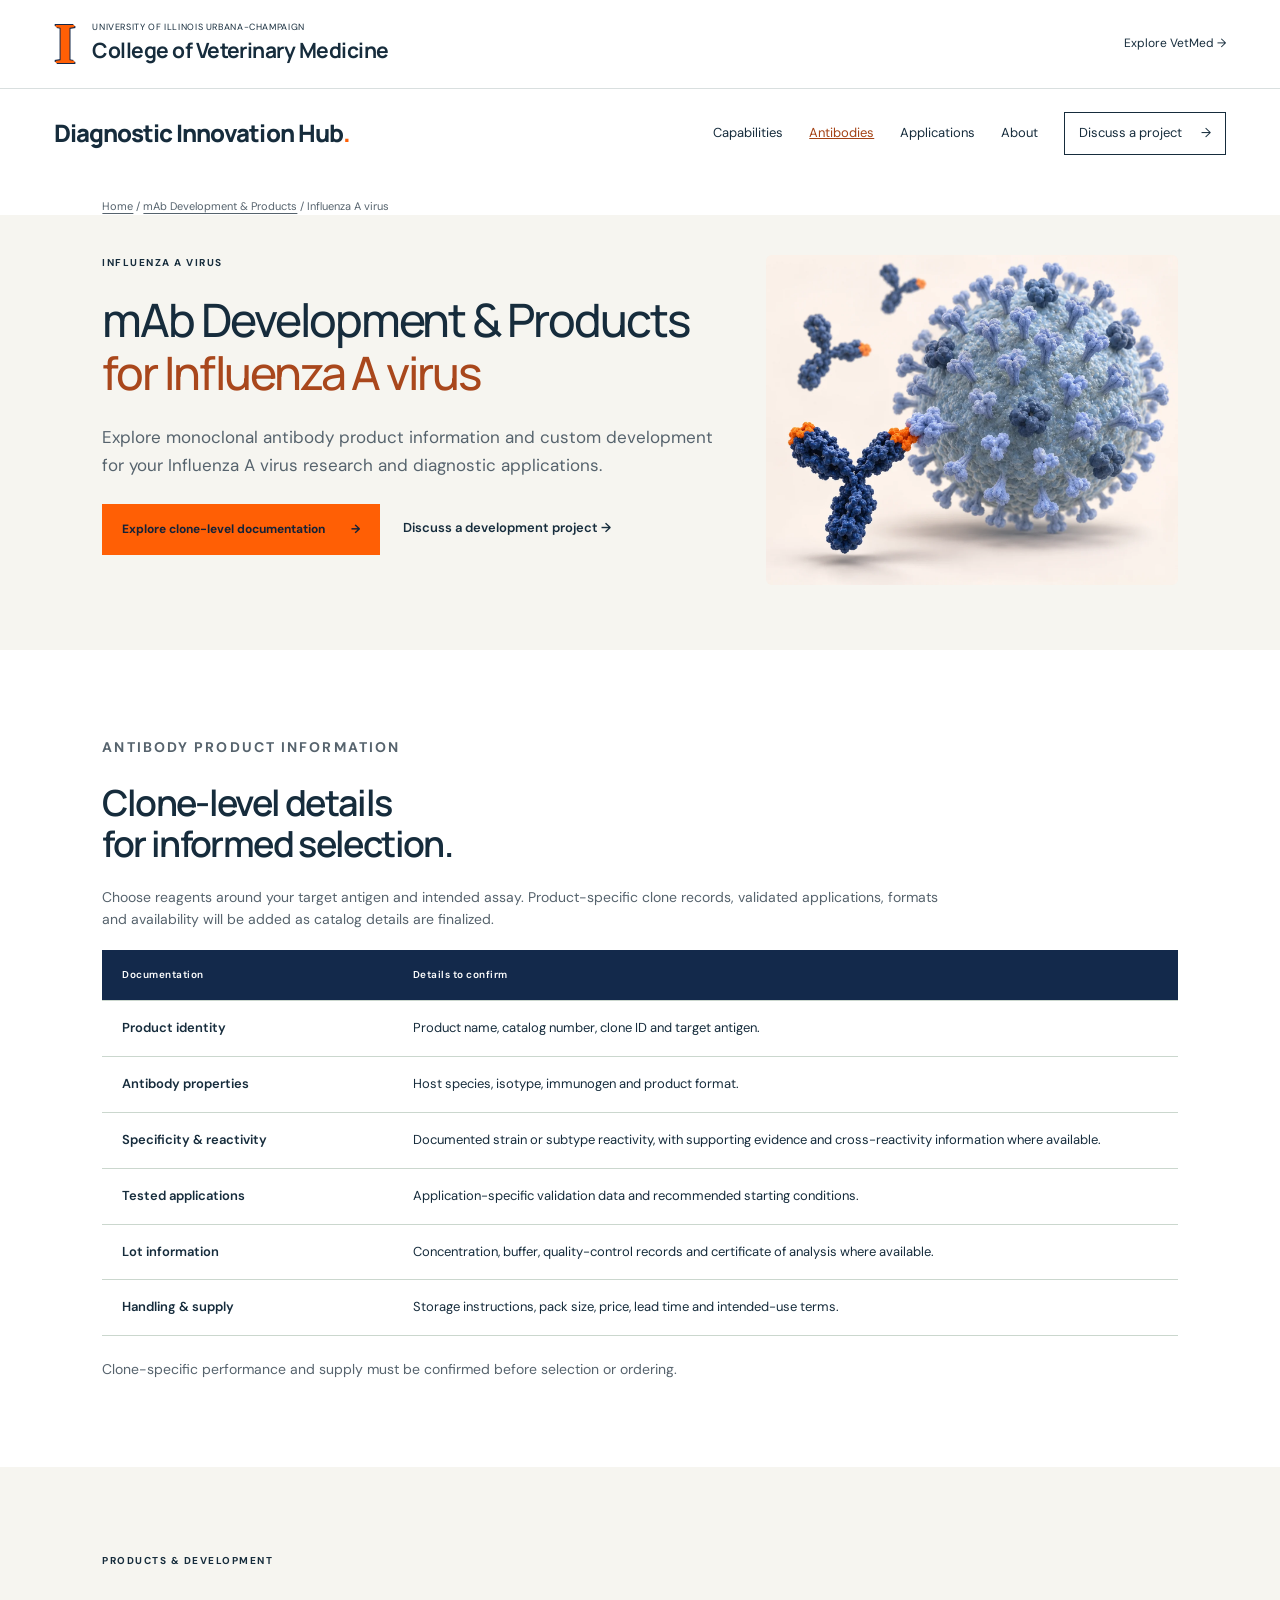
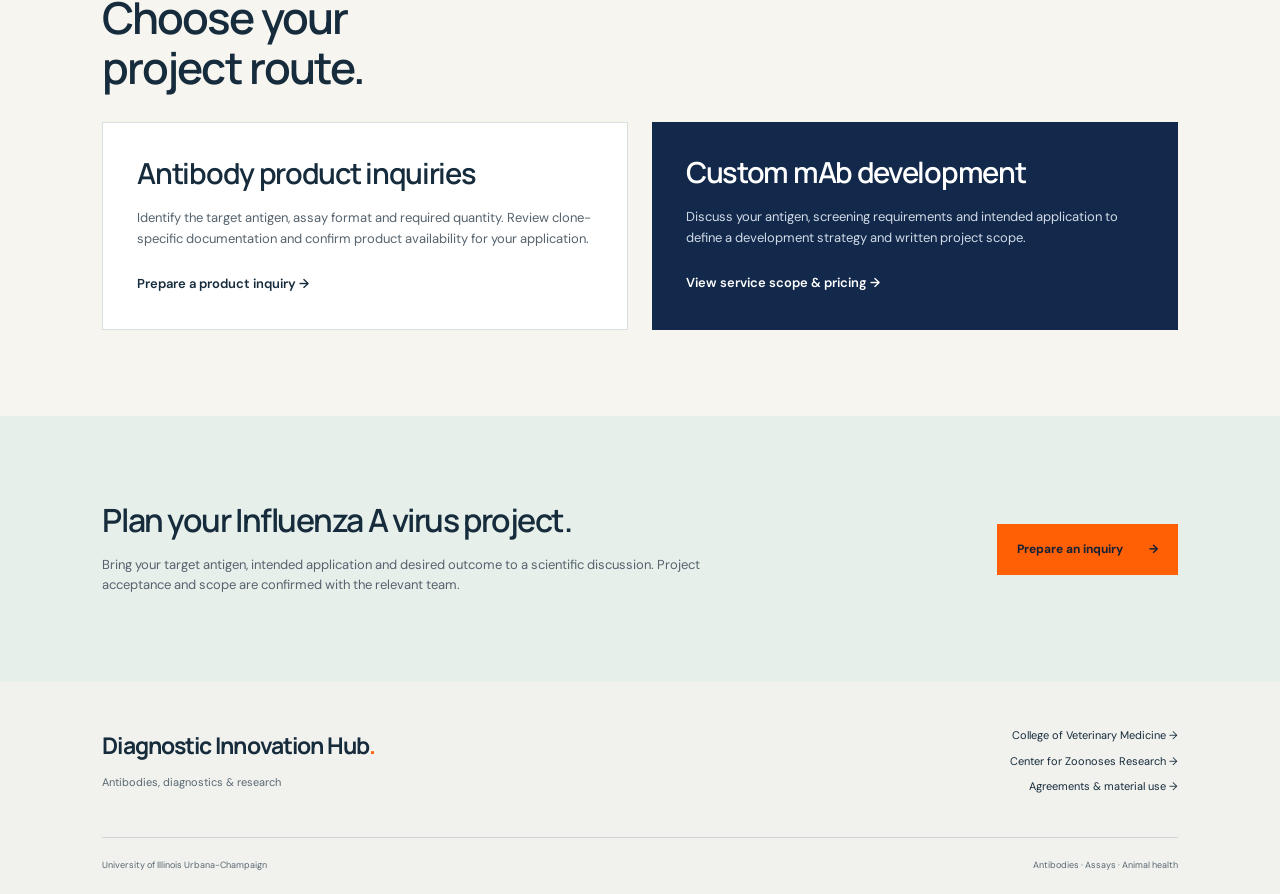
==== influenza-a-mabs.html @ 1b2c8249 "Move diagnostic target list to custom assay development only" ====
<!doctype html>
<html lang="en"><head><meta charset="utf-8"><meta name="viewport" content="width=device-width,initial-scale=1"><title>mAb Development & Products for Influenza A virus | Diagnostic Innovation Hub</title><meta name="description" content="Explore Influenza A virus antibody product information, clone-level documentation and custom monoclonal antibody development."><link rel="stylesheet" href="styles.css?v=influenza-a-tab"><link rel="stylesheet" href="mab-services.css">
<style>.flu-breadcrumb{padding:20px 8% 0;font-size:11px;color:#56636d}.flu-breadcrumb a{text-decoration:underline;text-underline-offset:3px}.flu-hero{padding-top:40px;gap:45px}.flu-hero h1{font-size:clamp(36px,3.6vw,58px)}.flu-hero h1 em{font-style:normal;color:#a9471c}.flu-hero figure{margin:0;align-self:center}.flu-hero img{display:block;width:100%;height:auto;border-radius:6px}.flu-docs h2{font-size:36px;margin-bottom:22px}.flu-docs>p{font-size:14px;color:#56636d;max-width:850px}.flu-routes{background:#f6f5f0}.flu-routes .section-heading{margin-bottom:30px}.flu-routes .custom-route p{color:#d1dbe8}.flu-note{font-size:12px;color:#56636d;margin:22px 0 0}.flu-bottom{display:flex;justify-content:space-between;align-items:center;gap:30px;background:#e7efea}.flu-bottom h2{font-size:32px}.flu-bottom p{font-size:13px;margin:16px 0 0;max-width:650px;color:#56636d}@media(max-width:760px){.flu-breadcrumb{padding-left:5%;padding-right:5%}.flu-hero{padding-top:30px;gap:30px}.flu-hero h1{font-size:37px}.flu-hero figure{max-width:480px}.flu-docs h2{font-size:30px}.flu-bottom{align-items:flex-start;flex-direction:column}.flu-bottom h2{font-size:29px}}</style></head><body>
<a class="skip" href="#main">Skip to main content</a>
<header>
<div class="institution"><a href="https://vetmed.illinois.edu/" class="college"><span class="illinois-i" aria-hidden="true">I</span><span>UNIVERSITY OF ILLINOIS URBANA-CHAMPAIGN<strong>College of Veterinary Medicine</strong></span></a><a class="parent-link" href="https://vetmed.illinois.edu/">Explore VetMed →</a></div>
<div class="navigation"><a href="index.html" class="site-name">Diagnostic Innovation Hub<span class="orange-dot">.</span></a><button class="menu-button" aria-label="Toggle navigation" aria-expanded="false">☰</button><nav aria-label="Hub navigation"><a href="index.html#capabilities">Capabilities</a><a href="mab-services.html" aria-current="page">Antibodies</a><a href="index.html#applications">Applications</a><a href="index.html#about">About</a><a class="nav-cta" href="index.html#connect">Discuss a project <span>→</span></a></nav></div>
</header>
<main id="main">
<div class="flu-breadcrumb"><a href="index.html?v=influenza-a-tab">Home</a> / <a href="mab-services.html?v=public-copy-v1">mAb Development & Products</a> / Influenza A virus</div>
<section class="mab-hero section flu-hero"><div><p class="eyebrow">INFLUENZA A VIRUS</p><h1>mAb Development & Products<br><em>for Influenza A virus</em></h1><p>Explore monoclonal antibody product information and custom development for your Influenza A virus research and diagnostic applications.</p><div class="mab-actions"><a class="button primary" href="#clone-information">Explore clone-level documentation <span>→</span></a><a class="text-link" href="mab-services.html?v=public-copy-v1#inquiry">Discuss a development project →</a></div></div><figure><img src="assets/influenza-a-mab-v1.webp" alt="Illustration of monoclonal antibodies interacting with an Influenza A virus particle." width="1402" height="1122" fetchpriority="high" decoding="async"></figure></section>
<section class="section flu-docs" id="clone-information"><p class="eyebrow">ANTIBODY PRODUCT INFORMATION</p><h2>Clone-level details<br>for informed selection.</h2><p>Choose reagents around your target antigen and intended assay. Product-specific clone records, validated applications, formats and availability will be added as catalog details are finalized.</p><div class="mab-table-wrap"><table class="mab-table"><caption class="visually-hidden">Information to review for an Influenza A virus monoclonal antibody</caption><thead><tr><th scope="col">Documentation</th><th scope="col">Details to confirm</th></tr></thead><tbody><tr><th scope="row">Product identity</th><td>Product name, catalog number, clone ID and target antigen.</td></tr><tr><th scope="row">Antibody properties</th><td>Host species, isotype, immunogen and product format.</td></tr><tr><th scope="row">Specificity & reactivity</th><td>Documented strain or subtype reactivity, with supporting evidence and cross-reactivity information where available.</td></tr><tr><th scope="row">Tested applications</th><td>Application-specific validation data and recommended starting conditions.</td></tr><tr><th scope="row">Lot information</th><td>Concentration, buffer, quality-control records and certificate of analysis where available.</td></tr><tr><th scope="row">Handling & supply</th><td>Storage instructions, pack size, price, lead time and intended-use terms.</td></tr></tbody></table></div><p class="flu-note">Clone-specific performance and supply must be confirmed before selection or ordering.</p></section>
<section class="section flu-routes"><div class="section-heading"><div><p class="eyebrow">PRODUCTS & DEVELOPMENT</p><h2>Choose your<br>project route.</h2></div></div><div class="antibody-routes"><article class="catalog-route"><h3>Antibody product inquiries</h3><p>Identify the target antigen, assay format and required quantity. Review clone-specific documentation and confirm product availability for your application.</p><a class="text-link" href="mab-services.html?v=public-copy-v1#inquiry">Prepare a product inquiry →</a></article><article class="custom-route"><h3>Custom mAb development</h3><p>Discuss your antigen, screening requirements and intended application to define a development strategy and written project scope.</p><a class="text-link light-link" href="mab-services.html?v=public-copy-v1#pricing">View service scope & pricing →</a></article></div></section>
<section class="section flu-bottom"><div><h2>Plan your Influenza A virus project.</h2><p>Bring your target antigen, intended application and desired outcome to a scientific discussion. Project acceptance and scope are confirmed with the relevant team.</p></div><a class="button primary" href="mab-services.html?v=public-copy-v1#inquiry">Prepare an inquiry <span>→</span></a></section>
</main>
<footer><div><a href="index.html" class="footer-title">Diagnostic Innovation Hub<span>.</span></a><p>Antibodies, diagnostics & research</p></div><div><a href="https://vetmed.illinois.edu/">College of Veterinary Medicine →</a><a href="https://vetmed.illinois.edu/research/czr/">Center for Zoonoses Research →</a><a href="mab-services.html?v=public-copy-v1#agreements">Agreements & material use →</a></div><p class="footer-bottom">University of Illinois Urbana-Champaign <span>Antibodies · Assays · Animal health</span></p></footer>
<script>const menu=document.querySelector('.menu-button');const nav=document.querySelector('header nav');menu.addEventListener('click',()=>{const open=nav.classList.toggle('open');menu.setAttribute('aria-expanded',open)});nav.querySelectorAll('a').forEach(a=>a.addEventListener('click',()=>{nav.classList.remove('open');menu.setAttribute('aria-expanded','false')}));</script>
</body></html>
---- styles.css ----
@import url('https://fonts.googleapis.com/css2?family=DM+Sans:wght@400;500;600;700&family=Manrope:wght@400;500;600;700;800&display=swap');
:root{--navy:#13294b;--orange:#ff5f05;--ink:#162c3c;--muted:#56636d;--cream:#f6f5f0;--line:#d9dfdf;--green:#e7efea}*{box-sizing:border-box}html{scroll-behavior:smooth;scroll-padding-top:30px}body{margin:0;color:var(--ink);font-family:'DM Sans',Arial,sans-serif;font-size:16px;line-height:1.6}a{color:inherit;text-decoration:none}button,input,select,textarea{font:inherit}button{cursor:pointer}button,a,input,select,textarea,summary{outline-offset:5px}button:focus-visible,a:focus-visible,input:focus-visible,select:focus-visible,textarea:focus-visible,summary:focus-visible{outline:3px solid #c94b00}h1,h2,h3,h4{font-family:Manrope,Arial,sans-serif;line-height:1.14;letter-spacing:-.045em;margin:0}p{margin:0 0 20px}h2{font-size:44px;font-weight:600}h3{font-size:30px;font-weight:600}h4{font-size:24px;font-weight:600}button{border:0}.concept{background:var(--navy);color:white;min-height:34px;display:flex;align-items:center;gap:12px;padding:6px 4.2%;font-size:10px;letter-spacing:.08em}.concept-dot{width:6px;height:6px;background:var(--orange);border-radius:100%}.concept-long{letter-spacing:0;opacity:.8;font-size:11px}.concept button{background:none;color:#fff;margin-left:auto;font-size:11px}.institution{padding:20px 4.2%;display:flex;justify-content:space-between;align-items:center;border-bottom:1px solid var(--line)}.college{display:flex;gap:16px;align-items:center}.illinois-i{font-family:Georgia,serif;font-size:58px;line-height:.8;font-weight:bold;color:var(--orange);text-shadow:1px 1px 0 var(--navy),-1px -1px 0 var(--navy)}.college span:last-child{font-size:9px;letter-spacing:.07em}.college strong{display:block;font-family:Manrope,Arial,sans-serif;letter-spacing:-.025em;font-size:21px;font-weight:700}.parent-link{font-size:12px}.navigation{padding:23px 4.2%;display:flex;justify-content:space-between;align-items:center;gap:20px}.site-name{font-family:Manrope,Arial,sans-serif;font-weight:800;letter-spacing:-.04em;font-size:24px}.orange-dot{color:var(--orange)}nav{display:flex;align-items:center;gap:26px;font-size:13px}nav>a:hover{color:#b54000}.nav-cta{border:1px solid var(--ink);padding:10px 14px}.nav-cta span{margin-left:16px}.menu-button{display:none}.hero{background:var(--cream);display:grid;grid-template-columns:1.15fr 1fr;padding:68px 4.2% 38px;gap:35px;overflow:hidden}.eyebrow{font-size:10px;font-weight:700;letter-spacing:.15em;margin-bottom:23px}.hero h1{font-size:clamp(44px,4.7vw,76px);font-weight:500;line-height:1.08}.hero h1 em{font-style:normal;color:#a9471c}.hero-description{max-width:550px;font-size:17px;line-height:1.65;color:#4b5b64;margin:26px 0 31px}.hero-actions{display:flex;gap:24px;align-items:center;flex-wrap:wrap}.button{padding:16px 20px;display:inline-flex;justify-content:space-between;gap:26px;align-items:center;font-size:12px;font-weight:700}.primary{background:var(--orange);color:#142238}.primary:hover{background:#e95300}.text-link{font-size:13px;font-weight:600;background:none;padding:0;text-align:left;border-bottom:1px solid transparent}.text-link:hover{border-color:currentColor}.hero-foot{display:flex;gap:18px;margin-top:57px;font-size:10px;color:#52646c}.hero-foot span:before{content:'+';color:#b14c19;margin-right:5px}.hero-science{position:relative;align-self:center;min-width:0}.hero-science svg{width:100%;display:block}.science-label{position:absolute;background:#fff;border:1px solid #d9dfdc;padding:9px 12px;font-size:10px;box-shadow:0 6px 14px #13294b08;display:flex;align-items:center;gap:9px}.science-label span{font-size:9px;color:#aa4315}.label-one{left:0;top:18%}.label-two{right:-5px;top:54%}.label-three{left:1%;bottom:10%}.illustration-note{position:absolute;right:0;bottom:0;font-size:9px;color:#697b81}.band{display:grid;grid-template-columns:1fr 2.1fr;padding:56px 8%;border-bottom:1px solid var(--line)}.band>.eyebrow{color:#9e3f19;padding-top:7px}.band>div{display:grid;grid-template-columns:1.15fr 1fr;column-gap:35px}.band h2{font-size:30px;grid-row:span 2}.band p:not(.eyebrow){font-size:13px;color:var(--muted);line-height:1.8}.band .text-link{font-size:11px}.section{padding:86px 8%}.section-heading{display:flex;justify-content:space-between;align-items:flex-end;gap:35px;margin-bottom:40px}.section-heading>p{font-size:13px;color:var(--muted);margin-bottom:4px}.capability-layout{display:grid;grid-template-columns:1fr 1.4fr;border:1px solid var(--line);min-height:475px}.service-tabs{display:flex;flex-direction:column}.service-tabs button{position:relative;display:flex;align-items:center;text-align:left;gap:20px;background:white;border-bottom:1px solid var(--line);padding:21px 22px;font-family:Manrope,Arial,sans-serif;font-weight:600;color:var(--ink);line-height:1.3;flex:1}.service-tabs button:last-child{border-bottom:0}.service-tabs button[aria-selected=true]{background:var(--navy);color:#fff}.service-tabs button[aria-selected=true]:before{content:'';position:absolute;top:0;left:0;bottom:0;width:4px;background:var(--orange)}.tab-num{font:11px 'DM Sans',Arial,sans-serif;opacity:.65}.tab-arrow{margin-left:auto;font-size:21px;color:var(--orange)}.service-panel{padding:38px 42px;background:#f0f4f1}.service-panel .status{color:#456257}.service-panel h3{font-size:33px;margin:25px 0 20px}.service-panel p{font-size:14px;color:#50615e}.service-panel ul{margin:20px 0 25px;padding:0;list-style:none;display:grid;gap:10px}.service-panel li{border-bottom:1px solid #cedad3;padding-bottom:10px;font-size:13px}.service-panel li:before{content:'→';color:#a84a20;margin-right:11px}.panel-deliverable{font-size:12px!important;background:white;padding:15px;border-left:2px solid var(--orange)}.panel-deliverable strong{display:block;font-size:9px;letter-spacing:.1em;margin-bottom:5px}.antibodies{background:var(--cream)}.antibody-routes{display:grid;grid-template-columns:1fr 1fr;gap:24px}.antibody-routes article{padding:34px}.catalog-route{background:white;border:1px solid var(--line)}.custom-route{background:var(--navy);color:#fff}.route-top{display:flex;align-items:center;justify-content:space-between;margin-bottom:27px}.mini-icon{font-size:35px;font-family:Georgia,serif;color:var(--orange);line-height:1}.status{font-size:8px;font-weight:700;letter-spacing:.13em;color:#66725d}.status.light{color:#ccd7e2}.antibody-routes h3{font-size:29px;margin-bottom:18px}.antibody-routes p{font-size:13px;color:var(--muted)}.custom-route p{color:#d1dbe8}.catalog-fields{display:grid;grid-template-columns:1fr 1fr;gap:0;margin:25px 0}.catalog-fields span{padding:8px 0;border-bottom:1px solid var(--line);font-size:11px}.small{font-size:11px!important;line-height:1.7!important}.compact-steps{padding-left:18px;margin:25px 0;font-size:12px}.compact-steps li{padding:7px}.light-link{color:#fff}.spotlight{display:grid;grid-template-columns:1fr 1fr;background:var(--cream)}.spotlight-visual{background:#dfe9e4;padding:27px;min-height:370px;position:relative;overflow:hidden;display:flex;align-items:center;justify-content:center}.specimen-tag{position:absolute;left:25px;top:24px;border:1px solid #91a69b;font-size:8px;padding:6px 10px;letter-spacing:.12em}.strip{width:310px;height:75px;background:#fff;border:1px solid #c0cfcc;border-radius:7px;box-shadow:13px 24px 24px #17352e24;transform:rotate(-25deg);display:flex;align-items:center;padding:16px 24px;gap:24px}.strip-window{background:#f2efe7;width:185px;height:32px;border-radius:3px;border:1px solid #e5e2da;display:flex;align-items:center;justify-content:flex-end;gap:22px;padding-right:25px}.strip-window i{height:25px;width:4px;background:#c86560}.strip-well{width:27px;height:19px;border:4px solid #e1e8e5;border-radius:100%}.strip-caption{position:absolute;bottom:25px;left:25px;right:25px;border-top:1px solid #a7bdb1;display:flex;justify-content:space-between;padding-top:12px;font-size:10px}.strip-caption span:first-child{font-weight:700}.spotlight-copy{padding:36px}.spotlight-copy h3{font-size:29px;margin-bottom:18px}.spotlight-copy p,.spotlight-copy li{font-size:12px;color:#516067}.spotlight-copy ul{padding-left:15px;margin-bottom:24px}.spotlight-copy li{margin-bottom:8px}.focus-heading{margin:45px 0 23px;display:flex;justify-content:space-between;gap:20px;align-items:center}.focus-heading h3{font-size:22px}.focus-heading p{margin:0;font-size:11px;color:var(--muted)}.focus-grid{display:grid;grid-template-columns:repeat(3,1fr);gap:20px}.focus-grid button{display:flex;flex-direction:column;background:white;border:1px solid var(--line);padding:26px;text-align:left;color:var(--ink)}.focus-grid button:hover{border-color:#aa4c27;background:#fffdf8}.focus-grid button>span{font-size:8px;letter-spacing:.12em;color:#a44720;margin-bottom:22px}.focus-grid h4{font-size:22px;margin-bottom:15px}.focus-grid p{font-size:12px;color:var(--muted)}.focus-grid b{font-size:10px;margin-top:auto}.routine-note{margin-top:27px;border-top:1px solid var(--line);padding-top:17px;font-size:11px;color:var(--muted)}.routine-note a{text-decoration:underline;margin-left:9px}.connect{display:grid;grid-template-columns:1fr 1.3fr;gap:80px;background:var(--navy);color:white}.connect h2{font-size:56px;margin-bottom:27px}.connect-intro>p:not(.eyebrow){font-size:14px;color:#cfdae7}.connect-intro .small{margin-top:40px;max-width:285px;color:#aebcd0!important}label{display:block;font-size:11px;margin-bottom:8px}input,select,textarea{width:100%;padding:12px;color:#152c41;border:1px solid #b5c1cb;border-radius:0;background:#fff}input{font-size:11px}select{font-size:12px}textarea{font-size:12px;resize:vertical;height:110px}.form-row{display:grid;grid-template-columns:1fr 1fr;gap:16px;margin:22px 0}.connect form>.button{margin-top:22px}#brief-result{margin-top:24px;padding:20px;background:#fff;color:var(--ink)}#brief-result h3{font-size:20px}#brief-text{font:12px/1.7 'DM Sans',Arial,sans-serif;white-space:pre-wrap;overflow-wrap:anywhere}#brief-result .small{margin:15px 0 0}.faq h2{margin-bottom:30px;font-size:36px}.faq details{border-top:1px solid var(--line);padding:19px 0}.faq details:last-child{border-bottom:1px solid var(--line)}summary{font-weight:500;font-size:14px;cursor:pointer}details p{font-size:13px;max-width:850px;color:var(--muted);margin:17px 0 4px}footer{background:#f1f1ed;padding:45px 8% 22px;display:grid;grid-template-columns:1fr 1fr;gap:25px}.footer-title{font-family:Manrope,Arial,sans-serif;font-size:23px;font-weight:700;letter-spacing:-.04em}.footer-title span{color:var(--orange)}footer p{font-size:11px;color:#586873;margin-top:10px}footer>div:nth-child(2){display:flex;flex-direction:column;align-items:flex-end;gap:8px;font-size:11px}footer button{padding:0;background:none;font-size:11px;color:var(--ink)}.footer-bottom{border-top:1px solid #cdd5d6;padding-top:20px;grid-column:1/-1;display:flex;justify-content:space-between;margin:0;font-size:9px}.skip{position:absolute;top:-80px;background:#fff;padding:10px;z-index:100}.skip:focus{top:0}dialog{border:0;padding:45px;max-width:730px;width:calc(100% - 32px);color:var(--ink);max-height:90vh;box-shadow:0 20px 100px #0004}dialog::backdrop{background:#142538b5}.close-dialog{position:absolute;top:14px;right:15px;background:transparent;font-size:18px}dialog h2{font-size:33px;margin-bottom:20px}dialog h3{font-size:20px;margin:25px 0 12px}dialog p,dialog li{font-size:13px;color:#53616b}dialog a{text-decoration:underline}dialog table{width:100%;border-collapse:collapse;font-size:12px;margin:20px 0}dialog th,dialog td{text-align:left;padding:9px 6px;border-bottom:1px solid var(--line);vertical-align:top}dialog th{width:35%}.dialog-note{background:var(--cream);padding:15px}.source-list li{margin-bottom:12px}
@media(min-width:1500px){header,main,footer{max-width:1700px;margin:auto}.hero{padding-top:85px;padding-bottom:55px}.section{padding-top:100px;padding-bottom:100px}.hero-science{max-width:630px}}
@media(max-width:1100px){.site-name{font-size:20px}nav{gap:16px;font-size:11px}.hero{gap:10px;padding-top:50px}.hero-actions{gap:15px}.hero-foot{gap:11px;font-size:9px}.hero-description{font-size:15px}.science-label{font-size:8px;padding:7px}.band{padding:45px 5%}.band>div{grid-template-columns:1fr}.band h2{grid-row:auto;margin-bottom:20px}.section{padding:65px 5%}.section-heading h2{font-size:38px}.service-panel{padding:30px}.service-panel h3{font-size:29px}.connect{gap:40px}.antibody-routes article{padding:28px}}
@media(max-width:760px){.concept-long{display:none}.institution{padding:16px 5%}.college strong{font-size:16px}.college span:last-child{font-size:7px}.illinois-i{font-size:44px}.parent-link{display:none}.navigation{padding:18px 5%;flex-wrap:wrap}.site-name{font-size:21px}.menu-button{display:block;background:none;color:var(--navy);font-size:21px}nav{display:none;width:100%;flex-direction:column;align-items:stretch;gap:0;font-size:14px}nav.open{display:flex}nav>a{padding:12px 0}.nav-cta{padding:12px;margin-top:8px}.hero{grid-template-columns:1fr;padding:44px 5% 27px}.hero h1{font-size:48px}.hero-description{font-size:16px}.hero-foot{margin-top:30px;gap:15px;flex-wrap:wrap}.hero-science{width:100%;max-width:500px;justify-self:center;margin-top:20px}.science-label{font-size:10px}.label-two{right:0}.band{grid-template-columns:1fr;gap:7px;padding:38px 5%}.band>div{grid-template-columns:1fr}.band h2{font-size:29px}.section{padding:52px 5%}.section-heading{display:block;margin-bottom:29px}.section-heading h2{font-size:35px}.section-heading>p{margin-top:22px}.capability-layout{grid-template-columns:1fr}.service-tabs{display:grid;grid-template-columns:1fr 1fr}.service-tabs button{padding:16px 10px;gap:9px;font-size:11px;border-right:1px solid var(--line)}.service-tabs button:last-child{grid-column:1/-1}.tab-arrow{font-size:16px}.service-panel{padding:27px}.service-panel h3{font-size:29px}.antibody-routes{grid-template-columns:1fr}.antibody-routes article{padding:27px}.spotlight{grid-template-columns:1fr}.spotlight-visual{min-height:300px}.spotlight-copy{padding:28px}.focus-heading{display:block}.focus-heading p{margin-top:13px}.focus-grid{grid-template-columns:1fr}.focus-grid button{padding:25px}.focus-grid button>span{margin-bottom:16px}.focus-grid h4{font-size:25px}.routine-note a{display:block;margin:8px 0 0}.connect{grid-template-columns:1fr;gap:30px}.connect h2{font-size:46px}.connect-intro .small{margin-top:20px;max-width:100%}.form-row{grid-template-columns:1fr}.faq h2{font-size:32px}footer{grid-template-columns:1fr;padding:35px 5% 20px}footer>div:nth-child(2){align-items:flex-start}.footer-bottom{flex-direction:column;gap:8px}dialog{padding:35px 22px}dialog h2{font-size:28px}}@media(prefers-reduced-motion:reduce){html{scroll-behavior:auto}}

.panel-actions{display:flex;gap:16px;flex-wrap:wrap;align-items:center}.panel-actions a{color:#9d3c12}

.hero-artwork{margin:0}.hero-artwork img{display:block;width:100%;height:auto;border-radius:6px}.hero-artwork figcaption{font-size:9px;line-height:1.6;text-align:right;color:#697b81;margin-top:8px}

/* Keep the homepage headline on two intentional lines. */
.hero-copy{container-type:inline-size;min-width:0}.hero h1.hero-headline{font-size:clamp(22px,3.5vw,56px)}.hero-headline>span,.hero-headline>em{display:block;white-space:nowrap}@supports(font-size:1cqi){.hero h1.hero-headline{font-size:min(76px,8cqi)}}

.service-panel .catalog-product-link{color:#913b13;text-decoration:underline;text-underline-offset:3px}.service-panel .catalog-product-link:hover{color:#13294b}
---- mab-services.css ----
[hidden]{display:none!important}.visually-hidden{position:absolute;width:1px;height:1px;padding:0;margin:-1px;overflow:hidden;clip:rect(0,0,0,0);white-space:nowrap;border:0}.concept-return{margin-left:auto;font-size:11px}.mab-hero{background:var(--cream);display:grid;grid-template-columns:1.5fr 1fr;gap:70px;padding-top:65px;padding-bottom:65px}.mab-hero h1{font-size:clamp(42px,4.3vw,66px);font-weight:500;max-width:780px}.mab-hero>div>p:not(.eyebrow){font-size:17px;color:var(--muted);margin:25px 0;max-width:620px}.mab-actions{display:flex;gap:23px;flex-wrap:wrap;align-items:center}.mab-summary{background:#e2ece6;padding:30px 33px;border-top:3px solid var(--orange);align-self:center}.mab-summary>.eyebrow{font-size:9px}.mab-summary h2{font-size:40px;line-height:1.16;margin:20px 0}.mab-summary p{font-size:12px;color:#4c6257}.mab-summary>span:last-child{font-size:10px;display:block;padding-top:15px;border-top:1px solid #bdcfc3}.mab-jump{display:flex;gap:26px;padding:18px 8%;border-bottom:1px solid var(--line);font-size:11px;background:white;overflow-x:auto;white-space:nowrap}.mab-jump a:hover{text-decoration:underline}.mab-overview{display:grid;grid-template-columns:1fr 1fr;gap:70px}.mab-overview h2{margin-bottom:25px}.mab-overview>div>p:not(.eyebrow){font-size:14px;color:var(--muted)}.mab-overview-cards{display:grid;gap:0}.mab-overview-cards article{padding:22px 0 22px 40px;border-bottom:1px solid var(--line);position:relative}.mab-overview-cards article:first-child{padding-top:0}.mab-overview-cards article>span{position:absolute;left:0;top:26px;font-size:10px;color:#a9471c}.mab-overview-cards article:first-child>span{top:5px}.mab-overview-cards h3{font-size:23px;margin-bottom:12px}.mab-overview-cards p{font-size:13px;color:var(--muted);margin:0}.mab-scope{background:#eef3ef}.mab-table-wrap{overflow-x:auto}.mab-table{border-collapse:collapse;width:100%;font-size:13px;line-height:1.6}.mab-table th,.mab-table td{padding:17px 20px;border-bottom:1px solid #cbd7ce;text-align:left;vertical-align:top}.mab-table thead th{font-size:10px;letter-spacing:.05em;background:var(--navy);color:#fff;font-weight:600}.mab-table tbody th{font-weight:600;width:27%}.mab-table tbody tr:nth-child(2n+1){background:#ffffff80}.scope-note{font-size:11px;color:#54675c;margin:23px 0 0;line-height:1.8}.mab-details{margin-top:25px;padding-top:18px;border-top:1px solid #bacbc0}.mab-details summary{font-size:13px}.mab-details ul{font-size:12px;color:#53645a;columns:2;padding-left:19px}.mab-details li{padding:5px 0}.mab-pricing{background:#fff}.mab-pricing .section-heading{margin-bottom:25px}.pricing-badge{font-size:9px;font-weight:700;letter-spacing:.12em;border:1px solid #c98c6a;color:#8b3a15;padding:8px 13px}.pricing-intro{font-size:13px;color:var(--muted);max-width:820px;margin-bottom:35px}.mab-rate-grid{display:grid;grid-template-columns:repeat(2,1fr);gap:20px}.rate-card{border:1px solid var(--line);padding:30px;display:flex;flex-direction:column}.rate-card:first-child{border-top:3px solid var(--orange)}.rate-card:nth-child(2){border-top:3px solid var(--navy)}.rate-card h3{font-size:24px;margin-bottom:20px}.rate-audience{font-size:10px;color:#62716d;letter-spacing:.03em;margin:0 0 13px}.rate-amount{font-family:Manrope,Arial,sans-serif;font-size:40px;letter-spacing:-.045em;line-height:1.1;margin-bottom:8px;font-weight:500}.rate-basis{font-size:11px;color:var(--muted);border-bottom:1px solid var(--line);padding-bottom:20px;margin-bottom:20px}.rate-scope{font-size:13px;color:var(--muted);max-width:430px;margin-bottom:25px}.rate-card>.text-link{margin-top:auto;align-self:flex-start}.special-rate{background:var(--cream);padding:22px 25px;margin-top:20px;font-size:12px;display:grid;grid-template-columns:1fr 3fr;gap:25px}.special-rate strong{font-size:14px}.special-rate span{color:var(--muted)}.milestone-heading{margin:45px 0 22px}.milestone-heading h3{font-size:25px;margin-bottom:12px}.milestone-heading p{font-size:12px;color:var(--muted)}.milestone-table td:nth-child(2){white-space:nowrap;font-weight:600}.mab-agreements{background:var(--cream)}.agreement-layout{display:grid;grid-template-columns:1.2fr 1fr;gap:65px}.agreement-copy>h3{font-size:27px;margin-bottom:20px}.agreement-copy>p{font-size:13px;color:var(--muted)}.agreement-steps{list-style:none;padding:0;margin:30px 0 0;counter-reset:agreement}.agreement-steps li{position:relative;padding:16px 0 16px 44px;border-top:1px solid var(--line);counter-increment:agreement}.agreement-steps li:before{content:'0' counter(agreement);position:absolute;left:0;top:17px;font-size:11px;color:#a9471c}.agreement-steps strong{display:block;font-size:13px;margin-bottom:5px}.agreement-steps span{display:block;font-size:12px;color:var(--muted)}.agreement-action{background:white;border:1px solid var(--line);padding:30px;align-self:start}.agreement-action>.eyebrow{display:block;font-size:8px}.agreement-action h3{font-size:31px;margin-bottom:20px}.agreement-action>p{font-size:13px;color:var(--muted)}.agreement-action .button{display:flex;width:100%;margin:12px 0}.secondary{background:white;border:1px solid var(--navy);color:var(--navy)}.agreement-action button[disabled]{cursor:default;opacity:.52}.agreement-action>.small{font-size:10px!important;margin-top:20px}.otm-staff{border-top:1px solid var(--line);padding-top:22px;margin-top:25px;margin-bottom:23px}.otm-staff strong{font-size:12px}.otm-staff p{font-size:11px;color:var(--muted);margin:8px 0 12px}.agreement-action>.text-link,.otm-staff .text-link{font-size:11px}.mab-inquiry{display:grid;grid-template-columns:1fr 1.3fr;gap:70px;background:var(--navy);color:white}.mab-inquiry h2{font-size:49px;margin-bottom:25px}.mab-inquiry>div>p:not(.eyebrow){font-size:14px;color:#d3deeb}.mab-inquiry>div>.small{margin-top:30px;font-size:11px!important}.mab-inquiry label{margin-top:18px}.mab-inquiry form>label:first-child{margin-top:0}.mab-inquiry .form-row{margin-top:0;margin-bottom:0}.mab-inquiry form>.button{margin-top:24px}.mab-inquiry input,.mab-inquiry select,.mab-inquiry textarea{font-size:12px}.mab-inquiry-result{background:#fff;color:var(--ink);padding:23px;margin-top:25px}.mab-inquiry-result h3{font-size:22px}.mab-inquiry-result pre{font:12px/1.7 'DM Sans',Arial,sans-serif;white-space:pre-wrap;overflow-wrap:anywhere}.mab-inquiry-result .small{margin:18px 0 0}.mab-faq h2{font-size:35px;margin-bottom:30px}.mab-faq details{padding:20px 0;border-top:1px solid var(--line)}.mab-faq details:last-child{border-bottom:1px solid var(--line)}.mab-sources{padding-top:35px;padding-bottom:45px;background:var(--cream)}.mab-sources h2{font-size:24px;margin-bottom:20px}.mab-sources p,.mab-sources li{font-size:11px;color:var(--muted)}.mab-sources ul{padding-left:15px}.mab-sources li{padding:4px 0}.mab-sources a{text-decoration:underline}.mab-agreements .section-heading>p{font-size:11px}nav a[aria-current=page]{color:#a44214;text-decoration:underline}
@media(max-width:1050px){.mab-hero,.mab-overview,.agreement-layout,.mab-inquiry{gap:35px}.mab-hero{padding-top:50px;padding-bottom:50px}.mab-hero h1{font-size:48px}.mab-summary{padding:25px}.mab-summary h2{font-size:35px}.mab-rate-grid{gap:15px}.rate-card{padding:24px}.rate-amount{font-size:34px}.agreement-action{padding:24px}.mab-jump{padding-left:5%;padding-right:5%;gap:22px}.mab-inquiry h2{font-size:42px}}
@media(max-width:760px){.mab-hero,.mab-overview,.agreement-layout,.mab-inquiry{grid-template-columns:1fr}.mab-hero h1{font-size:43px}.mab-hero>div>p:not(.eyebrow){font-size:15px}.mab-summary h2{font-size:27px;line-height:1.3;word-spacing:.1em}.mab-summary p{margin-bottom:15px}.mab-jump{display:flex!important;flex-direction:row;width:auto;align-items:center}.mab-jump>a{padding:0}.mab-rate-grid{grid-template-columns:1fr}.rate-amount{font-size:39px}.mab-table{font-size:11px}.mab-table th,.mab-table td{padding:13px 10px}.mab-table tbody th{width:32%}.mab-details ul{columns:1}.special-rate{grid-template-columns:1fr;gap:10px}.mab-pricing .section-heading{display:flex;align-items:flex-start;flex-direction:column;gap:20px}.agreement-action h3{font-size:29px}.mab-faq h2{font-size:30px}.concept-return{font-size:9px}.mab-inquiry h2{font-size:42px}.milestone-table{min-width:460px}}
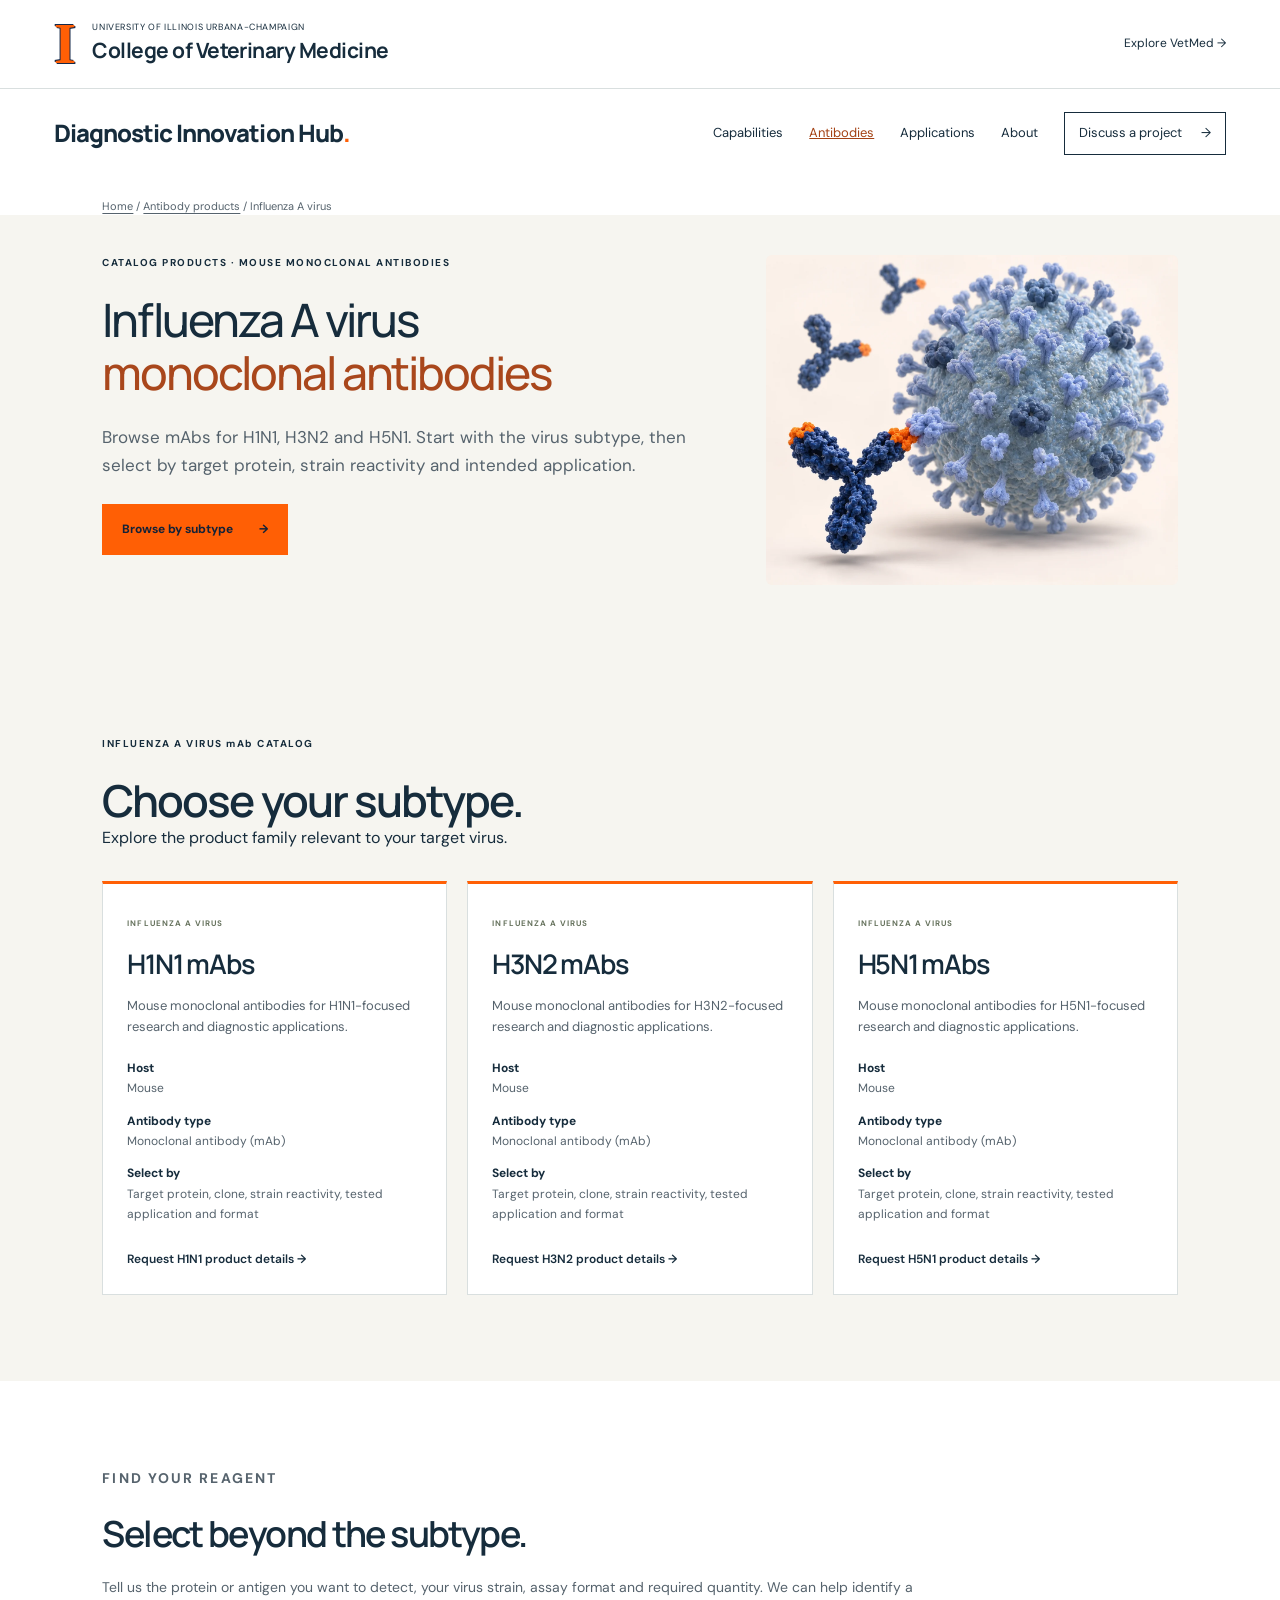
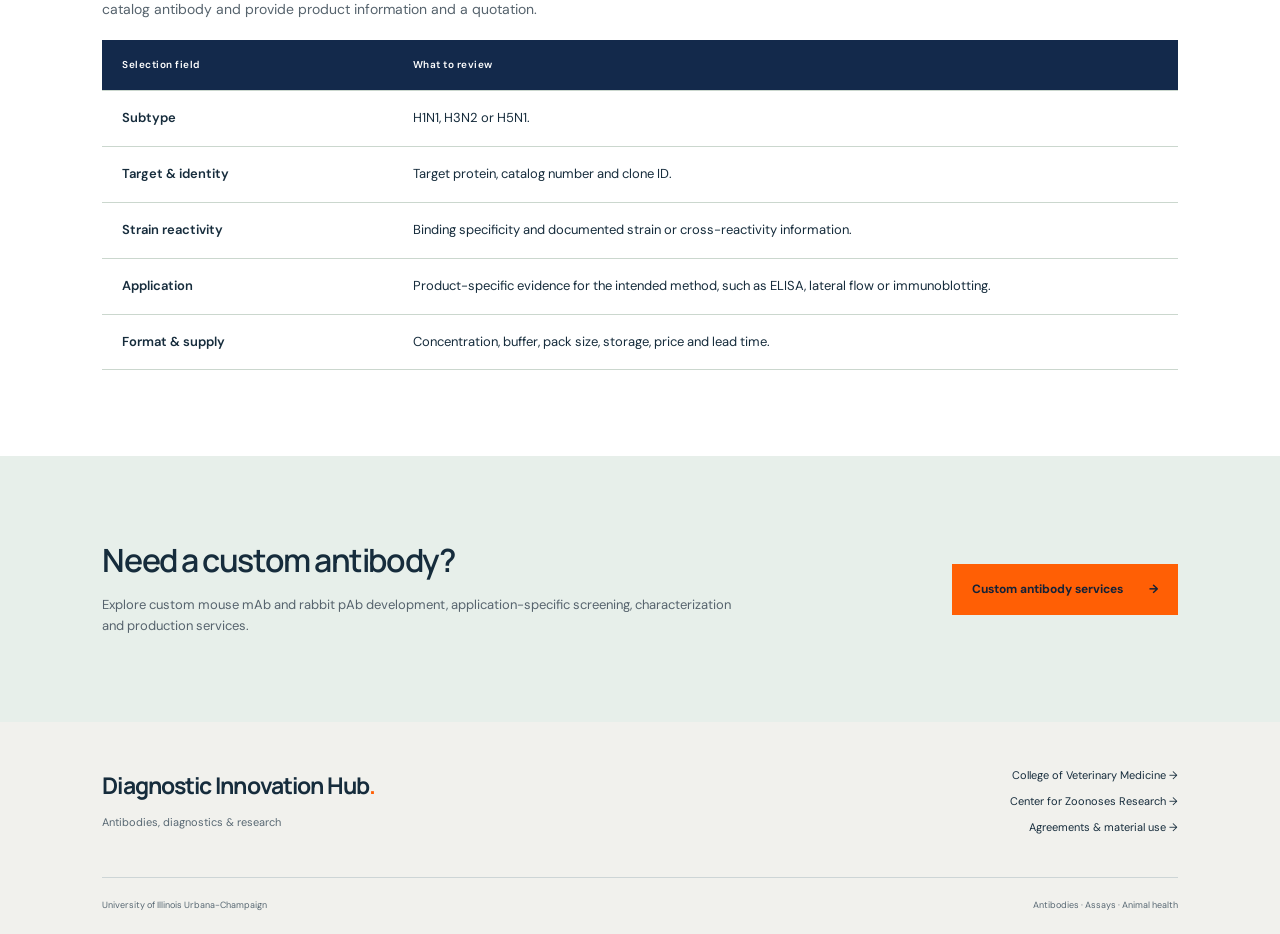
==== commit fa23c5b0: "Separate influenza antibody catalog from custom mouse mAb and rabbit pAb services" ====
--- a/influenza-a-mabs.html
+++ b/influenza-a-mabs.html
@@ -1,18 +1,22 @@
 <!doctype html>
-<html lang="en"><head><meta charset="utf-8"><meta name="viewport" content="width=device-width,initial-scale=1"><title>mAb Development & Products for Influenza A virus | Diagnostic Innovation Hub</title><meta name="description" content="Explore Influenza A virus antibody product information, clone-level documentation and custom monoclonal antibody development."><link rel="stylesheet" href="styles.css?v=influenza-a-tab"><link rel="stylesheet" href="mab-services.css">
+<html lang="en"><head><meta charset="utf-8"><meta name="viewport" content="width=device-width,initial-scale=1"><title>Influenza A Virus mAb Catalog | Diagnostic Innovation Hub</title><meta name="description" content="Explore mouse monoclonal antibody products for Influenza A virus H1N1, H3N2 and H5N1. Browse by subtype and request product details."><link rel="stylesheet" href="styles.css?v=antibody-production-v2"><link rel="stylesheet" href="mab-services.css">
 <style>.flu-breadcrumb{padding:20px 8% 0;font-size:11px;color:#56636d}.flu-breadcrumb a{text-decoration:underline;text-underline-offset:3px}.flu-hero{padding-top:40px;gap:45px}.flu-hero h1{font-size:clamp(36px,3.6vw,58px)}.flu-hero h1 em{font-style:normal;color:#a9471c}.flu-hero figure{margin:0;align-self:center}.flu-hero img{display:block;width:100%;height:auto;border-radius:6px}.flu-docs h2{font-size:36px;margin-bottom:22px}.flu-docs>p{font-size:14px;color:#56636d;max-width:850px}.flu-routes{background:#f6f5f0}.flu-routes .section-heading{margin-bottom:30px}.flu-routes .custom-route p{color:#d1dbe8}.flu-note{font-size:12px;color:#56636d;margin:22px 0 0}.flu-bottom{display:flex;justify-content:space-between;align-items:center;gap:30px;background:#e7efea}.flu-bottom h2{font-size:32px}.flu-bottom p{font-size:13px;margin:16px 0 0;max-width:650px;color:#56636d}@media(max-width:760px){.flu-breadcrumb{padding-left:5%;padding-right:5%}.flu-hero{padding-top:30px;gap:30px}.flu-hero h1{font-size:37px}.flu-hero figure{max-width:480px}.flu-docs h2{font-size:30px}.flu-bottom{align-items:flex-start;flex-direction:column}.flu-bottom h2{font-size:29px}}</style></head><body>
 <a class="skip" href="#main">Skip to main content</a>
 <header>
 <div class="institution"><a href="https://vetmed.illinois.edu/" class="college"><span class="illinois-i" aria-hidden="true">I</span><span>UNIVERSITY OF ILLINOIS URBANA-CHAMPAIGN<strong>College of Veterinary Medicine</strong></span></a><a class="parent-link" href="https://vetmed.illinois.edu/">Explore VetMed →</a></div>
-<div class="navigation"><a href="index.html" class="site-name">Diagnostic Innovation Hub<span class="orange-dot">.</span></a><button class="menu-button" aria-label="Toggle navigation" aria-expanded="false">☰</button><nav aria-label="Hub navigation"><a href="index.html#capabilities">Capabilities</a><a href="mab-services.html" aria-current="page">Antibodies</a><a href="index.html#applications">Applications</a><a href="index.html#about">About</a><a class="nav-cta" href="index.html#connect">Discuss a project <span>→</span></a></nav></div>
+<div class="navigation"><a href="index.html" class="site-name">Diagnostic Innovation Hub<span class="orange-dot">.</span></a><button class="menu-button" aria-label="Toggle navigation" aria-expanded="false">☰</button><nav aria-label="Hub navigation"><a href="index.html#capabilities">Capabilities</a><a href="index.html#antibodies" aria-current="page">Antibodies</a><a href="index.html#applications">Applications</a><a href="index.html#about">About</a><a class="nav-cta" href="index.html#connect">Discuss a project <span>→</span></a></nav></div>
 </header>
 <main id="main">
-<div class="flu-breadcrumb"><a href="index.html?v=influenza-a-tab">Home</a> / <a href="mab-services.html?v=public-copy-v1">mAb Development & Products</a> / Influenza A virus</div>
-<section class="mab-hero section flu-hero"><div><p class="eyebrow">INFLUENZA A VIRUS</p><h1>mAb Development & Products<br><em>for Influenza A virus</em></h1><p>Explore monoclonal antibody product information and custom development for your Influenza A virus research and diagnostic applications.</p><div class="mab-actions"><a class="button primary" href="#clone-information">Explore clone-level documentation <span>→</span></a><a class="text-link" href="mab-services.html?v=public-copy-v1#inquiry">Discuss a development project →</a></div></div><figure><img src="assets/influenza-a-mab-v1.webp" alt="Illustration of monoclonal antibodies interacting with an Influenza A virus particle." width="1402" height="1122" fetchpriority="high" decoding="async"></figure></section>
-<section class="section flu-docs" id="clone-information"><p class="eyebrow">ANTIBODY PRODUCT INFORMATION</p><h2>Clone-level details<br>for informed selection.</h2><p>Choose reagents around your target antigen and intended assay. Product-specific clone records, validated applications, formats and availability will be added as catalog details are finalized.</p><div class="mab-table-wrap"><table class="mab-table"><caption class="visually-hidden">Information to review for an Influenza A virus monoclonal antibody</caption><thead><tr><th scope="col">Documentation</th><th scope="col">Details to confirm</th></tr></thead><tbody><tr><th scope="row">Product identity</th><td>Product name, catalog number, clone ID and target antigen.</td></tr><tr><th scope="row">Antibody properties</th><td>Host species, isotype, immunogen and product format.</td></tr><tr><th scope="row">Specificity & reactivity</th><td>Documented strain or subtype reactivity, with supporting evidence and cross-reactivity information where available.</td></tr><tr><th scope="row">Tested applications</th><td>Application-specific validation data and recommended starting conditions.</td></tr><tr><th scope="row">Lot information</th><td>Concentration, buffer, quality-control records and certificate of analysis where available.</td></tr><tr><th scope="row">Handling & supply</th><td>Storage instructions, pack size, price, lead time and intended-use terms.</td></tr></tbody></table></div><p class="flu-note">Clone-specific performance and supply must be confirmed before selection or ordering.</p></section>
-<section class="section flu-routes"><div class="section-heading"><div><p class="eyebrow">PRODUCTS & DEVELOPMENT</p><h2>Choose your<br>project route.</h2></div></div><div class="antibody-routes"><article class="catalog-route"><h3>Antibody product inquiries</h3><p>Identify the target antigen, assay format and required quantity. Review clone-specific documentation and confirm product availability for your application.</p><a class="text-link" href="mab-services.html?v=public-copy-v1#inquiry">Prepare a product inquiry →</a></article><article class="custom-route"><h3>Custom mAb development</h3><p>Discuss your antigen, screening requirements and intended application to define a development strategy and written project scope.</p><a class="text-link light-link" href="mab-services.html?v=public-copy-v1#pricing">View service scope & pricing →</a></article></div></section>
-<section class="section flu-bottom"><div><h2>Plan your Influenza A virus project.</h2><p>Bring your target antigen, intended application and desired outcome to a scientific discussion. Project acceptance and scope are confirmed with the relevant team.</p></div><a class="button primary" href="mab-services.html?v=public-copy-v1#inquiry">Prepare an inquiry <span>→</span></a></section>
+<div class="flu-breadcrumb"><a href="index.html">Home</a> / <a href="index.html#antibodies">Antibody products</a> / Influenza A virus</div>
+<section class="mab-hero section flu-hero"><div><p class="eyebrow">CATALOG PRODUCTS · MOUSE MONOCLONAL ANTIBODIES</p><h1>Influenza A virus<br><em>monoclonal antibodies</em></h1><p>Browse mAbs for H1N1, H3N2 and H5N1. Start with the virus subtype, then select by target protein, strain reactivity and intended application.</p><div class="mab-actions"><a class="button primary" href="#catalog">Browse by subtype <span>→</span></a></div></div><figure><img src="assets/influenza-a-mab-v1.webp" alt="Monoclonal antibodies interacting with an Influenza A virus particle." width="1402" height="1122" fetchpriority="high" decoding="async"></figure></section>
+<section class="section flu-routes" id="catalog"><p class="eyebrow">INFLUENZA A VIRUS mAb CATALOG</p><h2>Choose your subtype.</h2><p>Explore the product family relevant to your target virus.</p><div class="antibody-product-grid">
+<article id="h1n1"><span class="status">INFLUENZA A VIRUS</span><h3>H1N1 mAbs</h3><p>Mouse monoclonal antibodies for H1N1-focused research and diagnostic applications.</p><dl><dt>Host</dt><dd>Mouse</dd><dt>Antibody type</dt><dd>Monoclonal antibody (mAb)</dd><dt>Select by</dt><dd>Target protein, clone, strain reactivity, tested application and format</dd></dl><a class="text-link" href="index.html?antibody=H1N1#connect">Request H1N1 product details →</a></article>
+<article id="h3n2"><span class="status">INFLUENZA A VIRUS</span><h3>H3N2 mAbs</h3><p>Mouse monoclonal antibodies for H3N2-focused research and diagnostic applications.</p><dl><dt>Host</dt><dd>Mouse</dd><dt>Antibody type</dt><dd>Monoclonal antibody (mAb)</dd><dt>Select by</dt><dd>Target protein, clone, strain reactivity, tested application and format</dd></dl><a class="text-link" href="index.html?antibody=H3N2#connect">Request H3N2 product details →</a></article>
+<article id="h5n1"><span class="status">INFLUENZA A VIRUS</span><h3>H5N1 mAbs</h3><p>Mouse monoclonal antibodies for H5N1-focused research and diagnostic applications.</p><dl><dt>Host</dt><dd>Mouse</dd><dt>Antibody type</dt><dd>Monoclonal antibody (mAb)</dd><dt>Select by</dt><dd>Target protein, clone, strain reactivity, tested application and format</dd></dl><a class="text-link" href="index.html?antibody=H5N1#connect">Request H5N1 product details →</a></article>
+</div></section>
+<section class="section flu-docs" id="product-information"><p class="eyebrow">FIND YOUR REAGENT</p><h2>Select beyond the subtype.</h2><p>Tell us the protein or antigen you want to detect, your virus strain, assay format and required quantity. We can help identify a catalog antibody and provide product information and a quotation.</p><div class="mab-table-wrap"><table class="mab-table"><caption class="visually-hidden">Product selection information for Influenza A virus antibodies</caption><thead><tr><th scope="col">Selection field</th><th scope="col">What to review</th></tr></thead><tbody><tr><th scope="row">Subtype</th><td>H1N1, H3N2 or H5N1.</td></tr><tr><th scope="row">Target & identity</th><td>Target protein, catalog number and clone ID.</td></tr><tr><th scope="row">Strain reactivity</th><td>Binding specificity and documented strain or cross-reactivity information.</td></tr><tr><th scope="row">Application</th><td>Product-specific evidence for the intended method, such as ELISA, lateral flow or immunoblotting.</td></tr><tr><th scope="row">Format & supply</th><td>Concentration, buffer, pack size, storage, price and lead time.</td></tr></tbody></table></div></section>
+<section class="section flu-bottom"><div><h2>Need a custom antibody?</h2><p>Explore custom mouse mAb and rabbit pAb development, application-specific screening, characterization and production services.</p></div><a class="button primary" href="mab-services.html?v=antibody-production-v2">Custom antibody services <span>→</span></a></section>
 </main>
-<footer><div><a href="index.html" class="footer-title">Diagnostic Innovation Hub<span>.</span></a><p>Antibodies, diagnostics & research</p></div><div><a href="https://vetmed.illinois.edu/">College of Veterinary Medicine →</a><a href="https://vetmed.illinois.edu/research/czr/">Center for Zoonoses Research →</a><a href="mab-services.html?v=public-copy-v1#agreements">Agreements & material use →</a></div><p class="footer-bottom">University of Illinois Urbana-Champaign <span>Antibodies · Assays · Animal health</span></p></footer>
+<footer><div><a href="index.html" class="footer-title">Diagnostic Innovation Hub<span>.</span></a><p>Antibodies, diagnostics & research</p></div><div><a href="https://vetmed.illinois.edu/">College of Veterinary Medicine →</a><a href="https://vetmed.illinois.edu/research/czr/">Center for Zoonoses Research →</a><a href="mab-services.html?v=antibody-production-v2#agreements">Agreements & material use →</a></div><p class="footer-bottom">University of Illinois Urbana-Champaign <span>Antibodies · Assays · Animal health</span></p></footer>
 <script>const menu=document.querySelector('.menu-button');const nav=document.querySelector('header nav');menu.addEventListener('click',()=>{const open=nav.classList.toggle('open');menu.setAttribute('aria-expanded',open)});nav.querySelectorAll('a').forEach(a=>a.addEventListener('click',()=>{nav.classList.remove('open');menu.setAttribute('aria-expanded','false')}));</script>
 </body></html>
--- a/styles.css
+++ b/styles.css
@@ -12,3 +12,37 @@
 .hero-copy{container-type:inline-size;min-width:0}.hero h1.hero-headline{font-size:clamp(22px,3.5vw,56px)}.hero-headline>span,.hero-headline>em{display:block;white-space:nowrap}@supports(font-size:1cqi){.hero h1.hero-headline{font-size:min(76px,8cqi)}}
 
 .service-panel .catalog-product-link{color:#913b13;text-decoration:underline;text-underline-offset:3px}.service-panel .catalog-product-link:hover{color:#13294b}
+
+/* Zoonotic diagnostics artwork. */
+.zoonotic-artwork{padding:0;min-height:370px}.zoonotic-artwork img{position:absolute;inset:0;display:block;width:100%;height:100%;object-fit:cover;object-position:center}@media(max-width:760px){.zoonotic-artwork{min-height:0;aspect-ratio:5/4}}
+
+/* Target-specific assay development visual, shown only in capability 02. */
+.assay-customization{margin:26px 0;background:#fff;border:1px solid #d9dfdf;border-radius:5px;overflow:hidden}.assay-customization figcaption{padding:20px 20px 0}.service-panel .assay-visual-eyebrow{font-size:9px;font-weight:700;letter-spacing:.13em;color:#56636d;margin:0 0 10px}.assay-customization h4{font-size:23px;line-height:1.2}.assay-customization img{display:block;width:100%;height:auto}.assay-target-labels{display:grid;grid-template-columns:repeat(3,minmax(0,1fr));gap:8px;padding:0 16px 18px;text-align:center;font-size:11px;font-weight:700}.assay-target-labels span{padding-top:10px;border-top:3px solid #bd521e}.assay-target-labels span:nth-child(2){border-color:#548e85}.assay-target-labels span:nth-child(3){border-color:#637eaf}.service-panel .assay-customization-copy{padding:0 20px;margin:0 0 10px;font-size:13px;color:#162c3c}.service-panel .assay-evaluation-note{padding:0 20px;margin:0 0 20px;color:#56636d}.assay-capability-layout .service-tabs{align-self:start;position:sticky;top:24px;min-height:475px}@media(max-width:760px){.assay-capability-layout .service-tabs{position:static;min-height:0}.assay-customization figcaption{padding:16px 16px 0}.assay-customization h4{font-size:21px}.assay-target-labels{padding-left:12px;padding-right:12px;gap:6px;font-size:10px}.service-panel .assay-customization-copy,.service-panel .assay-evaluation-note{padding-left:16px;padding-right:16px}}
+
+.assay-target-labels strong{display:block;font-size:12px;line-height:1.4}.assay-target-labels small{display:block;font-size:10px;line-height:1.4;font-weight:400;color:#56636d;margin-top:4px}@media(max-width:760px){.assay-target-labels strong{font-size:11px}.assay-target-labels small{font-size:9px}}
+
+/* Target-specific monoclonal antibody visual in capability 01. */
+.mab-target-visual{margin:26px 0;background:#fff;border:1px solid #d9dfdf;border-radius:5px;overflow:hidden}.mab-target-visual figcaption{padding:20px 20px 0}.service-panel .mab-target-eyebrow{font-size:9px;font-weight:700;letter-spacing:.13em;color:#56636d;margin:0 0 10px}.mab-target-visual h4{font-size:23px;line-height:1.2}.mab-target-visual img{display:block;width:100%;height:auto}.mab-target-labels{display:grid;grid-template-columns:repeat(3,minmax(0,1fr));gap:8px;padding:0 16px 18px;text-align:center;font-size:12px;font-weight:700;line-height:1.4}.mab-target-labels span{padding-top:10px;border-top:3px solid #bd521e}.mab-target-labels span:nth-child(2){border-color:#548e85}.mab-target-labels span:nth-child(3){border-color:#637eaf}.service-panel .mab-target-visual>p{padding:0 20px;margin:0 0 20px;font-size:13px;color:#162c3c}.mab-capability-layout .service-tabs{align-self:start;position:sticky;top:24px;min-height:475px}@media(max-width:760px){.mab-capability-layout .service-tabs{position:static;min-height:0}.mab-target-visual figcaption{padding:16px 16px 0}.mab-target-visual h4{font-size:21px}.mab-target-labels{padding-left:12px;padding-right:12px;gap:6px;font-size:11px}.service-panel .mab-target-visual>p{padding-left:16px;padding-right:16px}}
+
+.assay-target-labels .assay-test-price{font-size:13px;font-weight:700;color:#913b13;margin-top:6px}
+
+/* Visual context for animal diagnostics and genomic analysis. */
+.research-capability-visual{margin:26px 0;background:#fff;border:1px solid #d9dfdf;border-radius:5px;overflow:hidden}.research-capability-visual figcaption{padding:20px 20px 16px}.service-panel .research-visual-eyebrow{font-size:9px;font-weight:700;letter-spacing:.13em;color:#56636d;margin:0 0 10px}.research-capability-visual h4{font-size:23px;line-height:1.2}.research-capability-visual img{display:block;width:100%;height:auto}.diagnostic-methods{display:grid;grid-template-columns:repeat(2,minmax(0,1fr));gap:18px;padding:20px}.diagnostic-methods>div{border-top:2px solid #bed0c9;padding-top:10px}.diagnostic-methods strong{display:block;font-size:13px;color:#162c3c}.diagnostic-methods span{display:block;font-size:11px;line-height:1.6;color:#56636d;margin-top:5px}.service-panel .research-visual-caption{padding:18px 20px;margin:0;font-size:13px;color:#162c3c}.research-visual-layout .service-tabs{align-self:start;position:sticky;top:24px;min-height:475px}@media(max-width:760px){.research-visual-layout .service-tabs{position:static;min-height:0}.research-capability-visual figcaption{padding:16px}.research-capability-visual h4{font-size:21px}.diagnostic-methods{padding:16px;gap:16px}.service-panel .research-visual-caption{padding:16px}}@media(max-width:380px){.diagnostic-methods{grid-template-columns:1fr}}
+
+/* Enquiry form and conditional custom choices. */
+.enquiry-contact a{text-decoration:underline;text-underline-offset:3px}.inquiry-other{margin-top:14px}.inquiry-goals{margin-top:22px}.inquiry-honeypot{position:absolute;left:-10000px;width:1px;height:1px;overflow:hidden}#inquiry-form input,#inquiry-form select,#inquiry-form textarea{font-size:13px}#inquiry-form button:disabled{cursor:wait;opacity:.7}.inquiry-delivery-note{margin:14px 0 0;color:#cfdae7}#inquiry-status{margin:20px 0 0;padding:16px 18px;background:#fff;color:#162c3c;border-left:3px solid #6eab94;font-size:13px;line-height:1.6}#inquiry-status[data-state=error]{border-left-color:#ff5f05}
+
+.inquiry-email-fallback{display:inline-block;color:#fff;margin-top:14px;text-decoration:underline}.inquiry-email-fallback[hidden]{display:none}
+
+/* Antibody products and custom services. */
+.service-tabs #tab-mab{line-height:1.55}.service-tabs #tab-mab>span:nth-child(2){min-width:0;overflow-wrap:anywhere}
+.antibody-hosts{display:grid;grid-template-columns:repeat(2,minmax(0,1fr));gap:16px;margin:24px 0}
+.antibody-hosts article{background:#fff;padding:20px;border-top:3px solid #9bb8b1}.service-panel .antibody-host-label{display:block;font-size:9px;font-weight:700;letter-spacing:.09em;color:#56636d;margin-bottom:12px}
+.antibody-hosts h4,.antibody-catalog-summary h4{font-size:21px;line-height:1.3}.service-panel .antibody-hosts p{font-size:13px;margin:12px 0 0}
+.antibody-catalog-summary{padding:22px 0;border-top:1px solid var(--line);border-bottom:1px solid var(--line)}.service-panel .antibody-catalog-summary p{margin:12px 0;font-size:13px}
+.antibody-subtypes{display:flex;flex-wrap:wrap;gap:10px}.antibody-subtypes a{padding:9px 16px;background:#fff;border:1px solid #cbd6d3;font-size:13px;color:#913b13;font-weight:700}
+.antibody-custom-details{margin:26px 0;padding:22px;background:#fff;border-left:3px solid var(--orange)}
+.antibody-custom-details summary{font-family:Manrope,Arial,sans-serif;font-size:20px;line-height:1.5;font-weight:700}.service-panel .antibody-custom-details>p{font-size:13px;margin:16px 0}
+.service-panel .antibody-custom-details ul{margin:16px 0 24px}.antibody-custom-details li strong{display:block;font-size:13px}.antibody-custom-details li span{display:block;font-size:12px;line-height:1.7;margin-top:5px}
+.catalog-fields a{text-decoration:underline;text-underline-offset:3px}.antibody-product-grid{display:grid;grid-template-columns:repeat(3,minmax(0,1fr));gap:20px;margin-top:30px}.antibody-product-grid article{background:#fff;border:1px solid var(--line);border-top:3px solid var(--orange);padding:24px;scroll-margin-top:25px}.antibody-product-grid h3{font-size:27px;margin:16px 0}.antibody-product-grid p{font-size:13px;color:var(--muted)}.antibody-product-grid dl{font-size:12px;line-height:1.7;margin:20px 0}.antibody-product-grid dt{font-weight:700}.antibody-product-grid dd{margin:0 0 12px;color:var(--muted)}.antibody-product-grid .text-link{font-size:12px}
+@media(max-width:760px){.service-tabs #tab-mab{grid-column:1/-1}.antibody-hosts{grid-template-columns:1fr}.antibody-custom-details{padding:18px}.antibody-custom-details summary{font-size:18px}.antibody-product-grid{grid-template-columns:1fr}.antibody-product-grid article{padding:22px}}
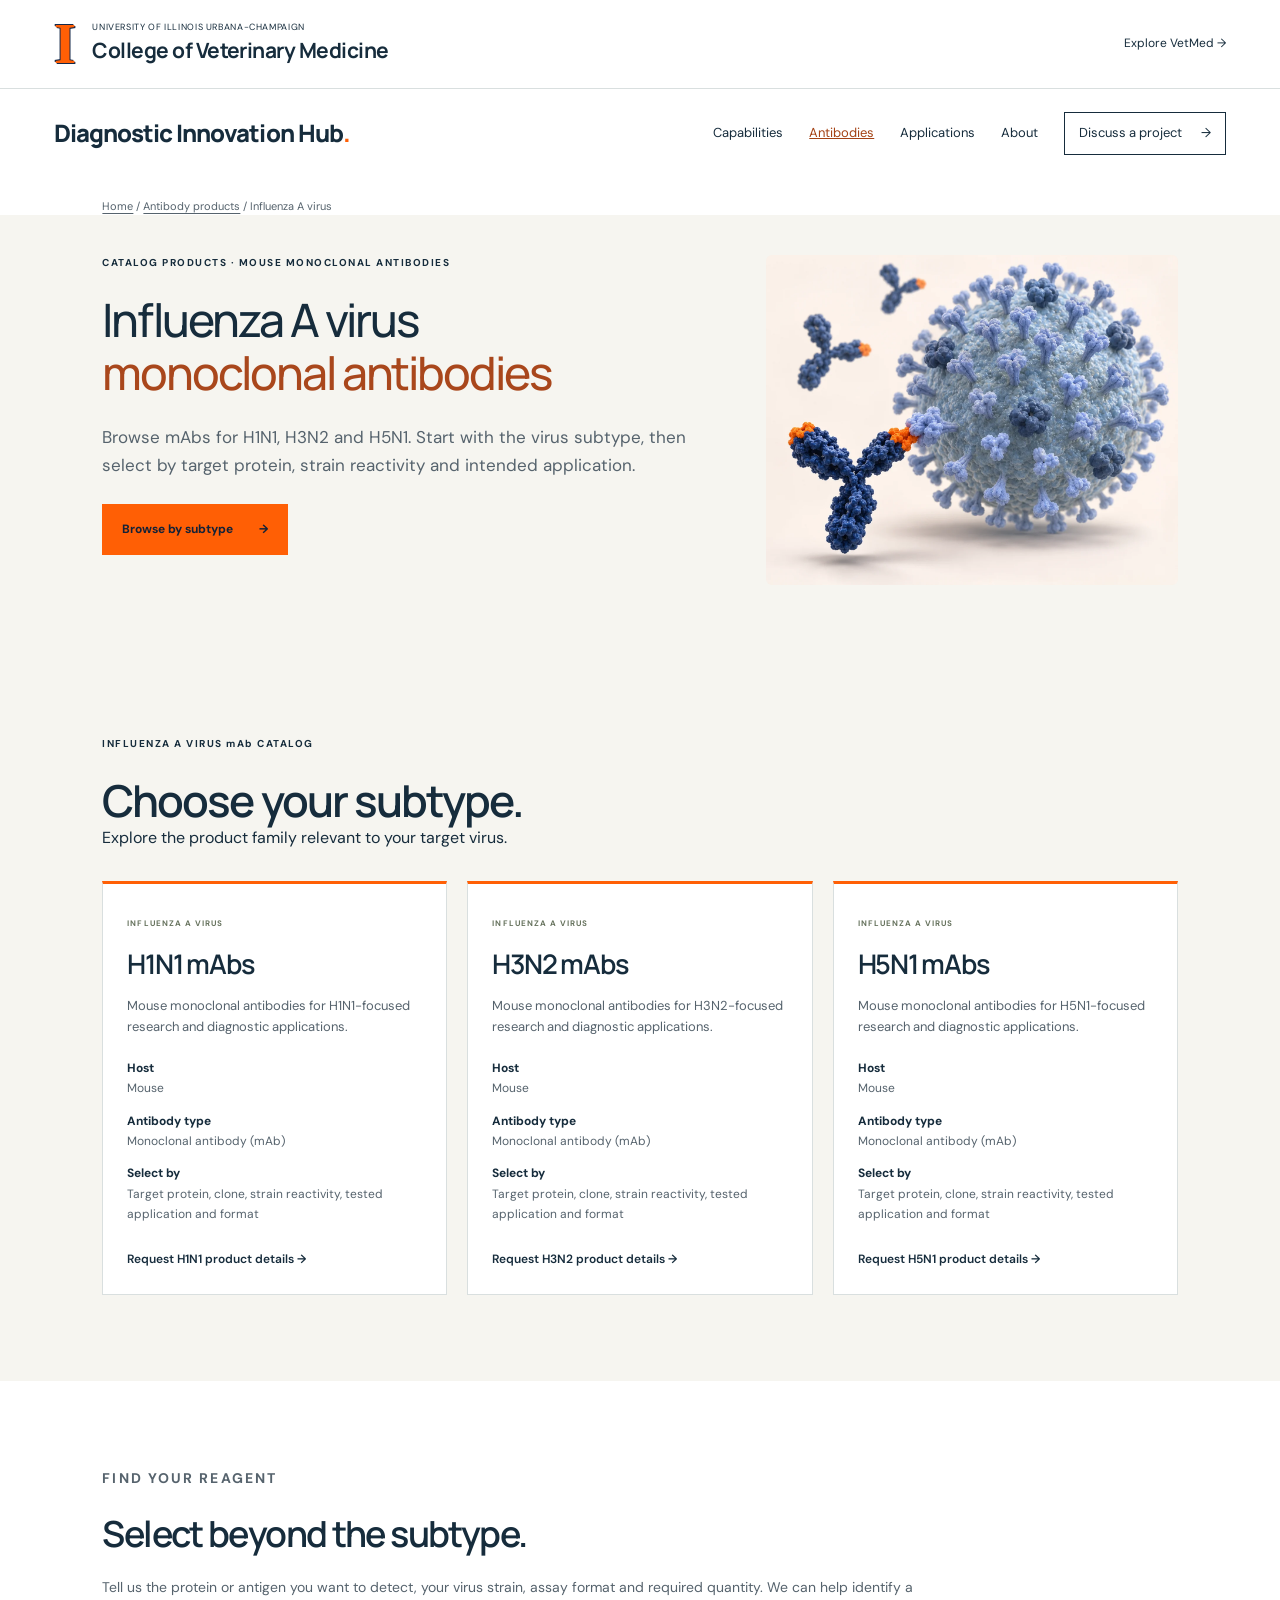
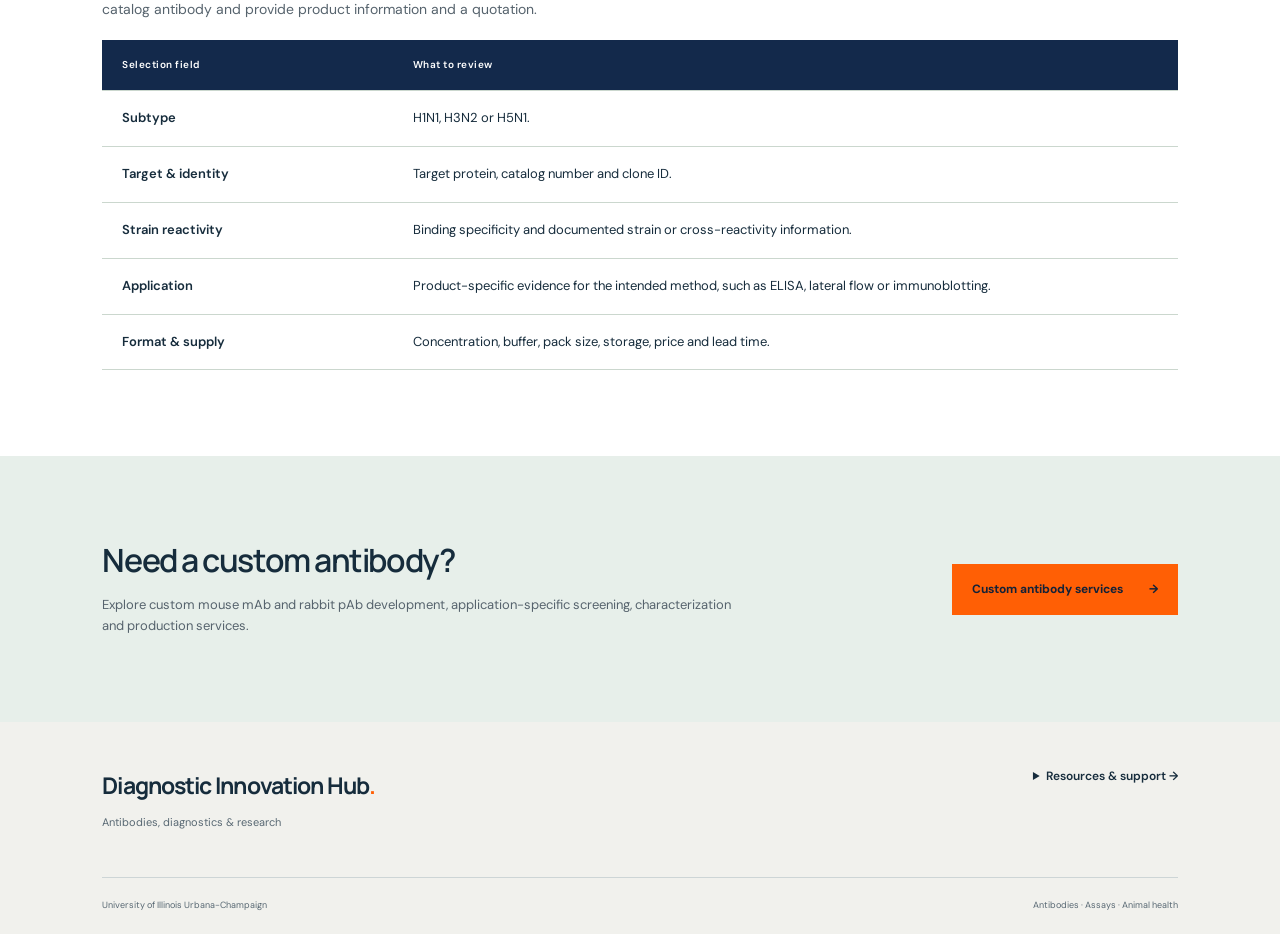
==== commit f9522490: "Centralize team contacts and simplify enquiry and footer resources" ====
--- a/influenza-a-mabs.html
+++ b/influenza-a-mabs.html
@@ -1,5 +1,5 @@
 <!doctype html>
-<html lang="en"><head><meta charset="utf-8"><meta name="viewport" content="width=device-width,initial-scale=1"><title>Influenza A Virus mAb Catalog | Diagnostic Innovation Hub</title><meta name="description" content="Explore mouse monoclonal antibody products for Influenza A virus H1N1, H3N2 and H5N1. Browse by subtype and request product details."><link rel="stylesheet" href="styles.css?v=antibody-production-v2"><link rel="stylesheet" href="mab-services.css">
+<html lang="en"><head><meta charset="utf-8"><meta name="viewport" content="width=device-width,initial-scale=1"><title>Influenza A Virus mAb Catalog | Diagnostic Innovation Hub</title><meta name="description" content="Explore mouse monoclonal antibody products for Influenza A virus H1N1, H3N2 and H5N1. Browse by subtype and request product details."><link rel="stylesheet" href="styles.css?v=contact-us-v1"><link rel="stylesheet" href="mab-services.css">
 <style>.flu-breadcrumb{padding:20px 8% 0;font-size:11px;color:#56636d}.flu-breadcrumb a{text-decoration:underline;text-underline-offset:3px}.flu-hero{padding-top:40px;gap:45px}.flu-hero h1{font-size:clamp(36px,3.6vw,58px)}.flu-hero h1 em{font-style:normal;color:#a9471c}.flu-hero figure{margin:0;align-self:center}.flu-hero img{display:block;width:100%;height:auto;border-radius:6px}.flu-docs h2{font-size:36px;margin-bottom:22px}.flu-docs>p{font-size:14px;color:#56636d;max-width:850px}.flu-routes{background:#f6f5f0}.flu-routes .section-heading{margin-bottom:30px}.flu-routes .custom-route p{color:#d1dbe8}.flu-note{font-size:12px;color:#56636d;margin:22px 0 0}.flu-bottom{display:flex;justify-content:space-between;align-items:center;gap:30px;background:#e7efea}.flu-bottom h2{font-size:32px}.flu-bottom p{font-size:13px;margin:16px 0 0;max-width:650px;color:#56636d}@media(max-width:760px){.flu-breadcrumb{padding-left:5%;padding-right:5%}.flu-hero{padding-top:30px;gap:30px}.flu-hero h1{font-size:37px}.flu-hero figure{max-width:480px}.flu-docs h2{font-size:30px}.flu-bottom{align-items:flex-start;flex-direction:column}.flu-bottom h2{font-size:29px}}</style></head><body>
 <a class="skip" href="#main">Skip to main content</a>
 <header>
@@ -17,6 +17,6 @@
 <section class="section flu-docs" id="product-information"><p class="eyebrow">FIND YOUR REAGENT</p><h2>Select beyond the subtype.</h2><p>Tell us the protein or antigen you want to detect, your virus strain, assay format and required quantity. We can help identify a catalog antibody and provide product information and a quotation.</p><div class="mab-table-wrap"><table class="mab-table"><caption class="visually-hidden">Product selection information for Influenza A virus antibodies</caption><thead><tr><th scope="col">Selection field</th><th scope="col">What to review</th></tr></thead><tbody><tr><th scope="row">Subtype</th><td>H1N1, H3N2 or H5N1.</td></tr><tr><th scope="row">Target & identity</th><td>Target protein, catalog number and clone ID.</td></tr><tr><th scope="row">Strain reactivity</th><td>Binding specificity and documented strain or cross-reactivity information.</td></tr><tr><th scope="row">Application</th><td>Product-specific evidence for the intended method, such as ELISA, lateral flow or immunoblotting.</td></tr><tr><th scope="row">Format & supply</th><td>Concentration, buffer, pack size, storage, price and lead time.</td></tr></tbody></table></div></section>
 <section class="section flu-bottom"><div><h2>Need a custom antibody?</h2><p>Explore custom mouse mAb and rabbit pAb development, application-specific screening, characterization and production services.</p></div><a class="button primary" href="mab-services.html?v=antibody-production-v2">Custom antibody services <span>→</span></a></section>
 </main>
-<footer><div><a href="index.html" class="footer-title">Diagnostic Innovation Hub<span>.</span></a><p>Antibodies, diagnostics & research</p></div><div><a href="https://vetmed.illinois.edu/">College of Veterinary Medicine →</a><a href="https://vetmed.illinois.edu/research/czr/">Center for Zoonoses Research →</a><a href="mab-services.html?v=antibody-production-v2#agreements">Agreements & material use →</a></div><p class="footer-bottom">University of Illinois Urbana-Champaign <span>Antibodies · Assays · Animal health</span></p></footer>
+<footer><div><a href="index.html" class="footer-title">Diagnostic Innovation Hub<span>.</span></a><p>Antibodies, diagnostics & research</p></div><div><details class="footer-resources" id="resources"><summary>Resources & support →</summary><div class="footer-resource-links"><a href="https://vetmed.illinois.edu/" target="_blank" rel="noopener">College of Veterinary Medicine →</a><a href="https://vetmed.illinois.edu/research/czr/" target="_blank" rel="noopener">Center for Zoonoses Research →</a><a href="https://otm.illinois.edu/researchers-innovators/outgoing-material-transfer-agreements" target="_blank" rel="noopener">Material-transfer agreement guidance →</a><a href="https://vdl.vetmed.illinois.edu/" target="_blank" rel="noopener">Illinois Veterinary Diagnostic Laboratory →</a></div></details></div><p class="footer-bottom">University of Illinois Urbana-Champaign <span>Antibodies · Assays · Animal health</span></p></footer>
 <script>const menu=document.querySelector('.menu-button');const nav=document.querySelector('header nav');menu.addEventListener('click',()=>{const open=nav.classList.toggle('open');menu.setAttribute('aria-expanded',open)});nav.querySelectorAll('a').forEach(a=>a.addEventListener('click',()=>{nav.classList.remove('open');menu.setAttribute('aria-expanded','false')}));</script>
 </body></html>
--- a/styles.css
+++ b/styles.css
@@ -46,3 +46,27 @@
 .service-panel .antibody-custom-details ul{margin:16px 0 24px}.antibody-custom-details li strong{display:block;font-size:13px}.antibody-custom-details li span{display:block;font-size:12px;line-height:1.7;margin-top:5px}
 .catalog-fields a{text-decoration:underline;text-underline-offset:3px}.antibody-product-grid{display:grid;grid-template-columns:repeat(3,minmax(0,1fr));gap:20px;margin-top:30px}.antibody-product-grid article{background:#fff;border:1px solid var(--line);border-top:3px solid var(--orange);padding:24px;scroll-margin-top:25px}.antibody-product-grid h3{font-size:27px;margin:16px 0}.antibody-product-grid p{font-size:13px;color:var(--muted)}.antibody-product-grid dl{font-size:12px;line-height:1.7;margin:20px 0}.antibody-product-grid dt{font-weight:700}.antibody-product-grid dd{margin:0 0 12px;color:var(--muted)}.antibody-product-grid .text-link{font-size:12px}
 @media(max-width:760px){.service-tabs #tab-mab{grid-column:1/-1}.antibody-hosts{grid-template-columns:1fr}.antibody-custom-details{padding:18px}.antibody-custom-details summary{font-size:18px}.antibody-product-grid{grid-template-columns:1fr}.antibody-product-grid article{padding:22px}}
+
+.service-panel .antibody-custom-details li{position:relative;padding-left:20px}.service-panel .antibody-custom-details li:before{position:absolute;left:0;top:0}
+
+/* Diagnostic research is separate from testing products and prices. */
+.service-tabs #tab-assays{line-height:1.5}.service-tabs #tab-assays>span:nth-child(2){min-width:0;overflow-wrap:anywhere}
+.diagnostic-research-standards,.diagnostic-research-papers{margin:28px 0;padding:24px;background:#fff;border:1px solid #d9dfdf}
+.diagnostic-research-standards{border-top:3px solid #6f9d91}
+.service-panel .research-section-eyebrow{font-size:9px;font-weight:700;letter-spacing:.12em;color:#56636d;margin:0 0 12px}
+.diagnostic-research-standards h4,.diagnostic-research-papers h4{font-size:23px;line-height:1.35;margin:0 0 18px}
+.service-panel .diagnostic-research-standards>p:not(.research-section-eyebrow),.service-panel .diagnostic-research-papers>p:not(.research-section-eyebrow){font-size:13px;line-height:1.8}
+.diagnostic-research-standards>.text-link{display:block;margin-top:18px;color:#913b13;font-size:12px}
+.research-paper-list{margin:22px 0}.research-paper-list article{border-top:1px solid var(--line);padding:20px 0}.research-paper-list article:last-child{padding-bottom:0}.research-paper-list h5{font-family:Manrope,Arial,sans-serif;font-size:15px;line-height:1.6;margin:8px 0}.research-paper-list h5 a{text-decoration:underline;text-underline-offset:3px}
+.service-panel .research-paper-list p{font-size:12px;margin:10px 0 0;line-height:1.7}.service-panel .research-paper-list .paper-topic{font-size:9px;font-weight:700;letter-spacing:.08em;color:#913b13;margin:0}.service-panel .research-paper-list .paper-citation{font-size:11px;color:#56636d}
+.service-panel .lfa-price-scope{font-size:12px;margin:12px 0 0;color:#913b13;font-weight:700}
+@media(max-width:760px){.service-tabs #tab-assays{grid-column:1/-1}.diagnostic-research-standards,.diagnostic-research-papers{padding:18px}.diagnostic-research-standards h4,.diagnostic-research-papers h4{font-size:21px}}
+
+/* Ready-to-service diagnostic testing menu. */
+.diagnostic-methods strong{font-family:Manrope,Arial,sans-serif;font-size:17px;line-height:1.4}.diagnostic-methods .diagnostic-method-type{font-size:10px;font-weight:700;letter-spacing:.025em;color:#913b13;margin:9px 0}.diagnostic-methods{gap:24px}.diagnostic-methods>div{padding-top:14px}.diagnostic-methods>div>span:last-child{font-size:12px}.research-capability-visual .diagnostic-methods+img{border-top:1px solid var(--line)}
+@media(max-width:760px){.diagnostic-methods{grid-template-columns:1fr}.diagnostic-methods strong{font-size:18px}}
+
+/* Dedicated contacts and a single expandable resource menu. */
+.contact-us{background:#f6f5f0}.contact-card-grid{display:grid;grid-template-columns:repeat(2,minmax(0,1fr));gap:24px}.contact-card{padding:30px;background:#fff;border-top:3px solid var(--orange)}.contact-card h3{font-family:Manrope,Arial,sans-serif;font-size:25px;line-height:1.4;margin:0 0 12px}.contact-role{font-size:14px;line-height:1.7;color:#56636d;min-height:48px;margin:0 0 20px}.contact-email{font-size:16px;color:#913b13;text-decoration:underline;text-underline-offset:4px;overflow-wrap:anywhere}.contact-card .inquiry-email-fallback{display:block;color:#913b13;margin-top:20px;font-size:13px}.contact-card .inquiry-email-fallback[hidden]{display:none}
+.footer-resources{max-width:340px;text-align:right}.footer-resources summary{font-size:12px;font-weight:600;line-height:1.6}.footer-resources[open] summary{margin-bottom:18px}.footer-resource-links{display:grid;gap:14px;font-size:12px;text-align:right;line-height:1.6}.footer-resource-links a{text-decoration:underline;text-underline-offset:3px}
+@media(max-width:760px){.contact-card-grid{grid-template-columns:1fr}.contact-card{padding:25px}.contact-role{min-height:0}.contact-card h3{font-size:23px}.footer-resources,.footer-resource-links{text-align:left}.footer-resources{max-width:100%}}
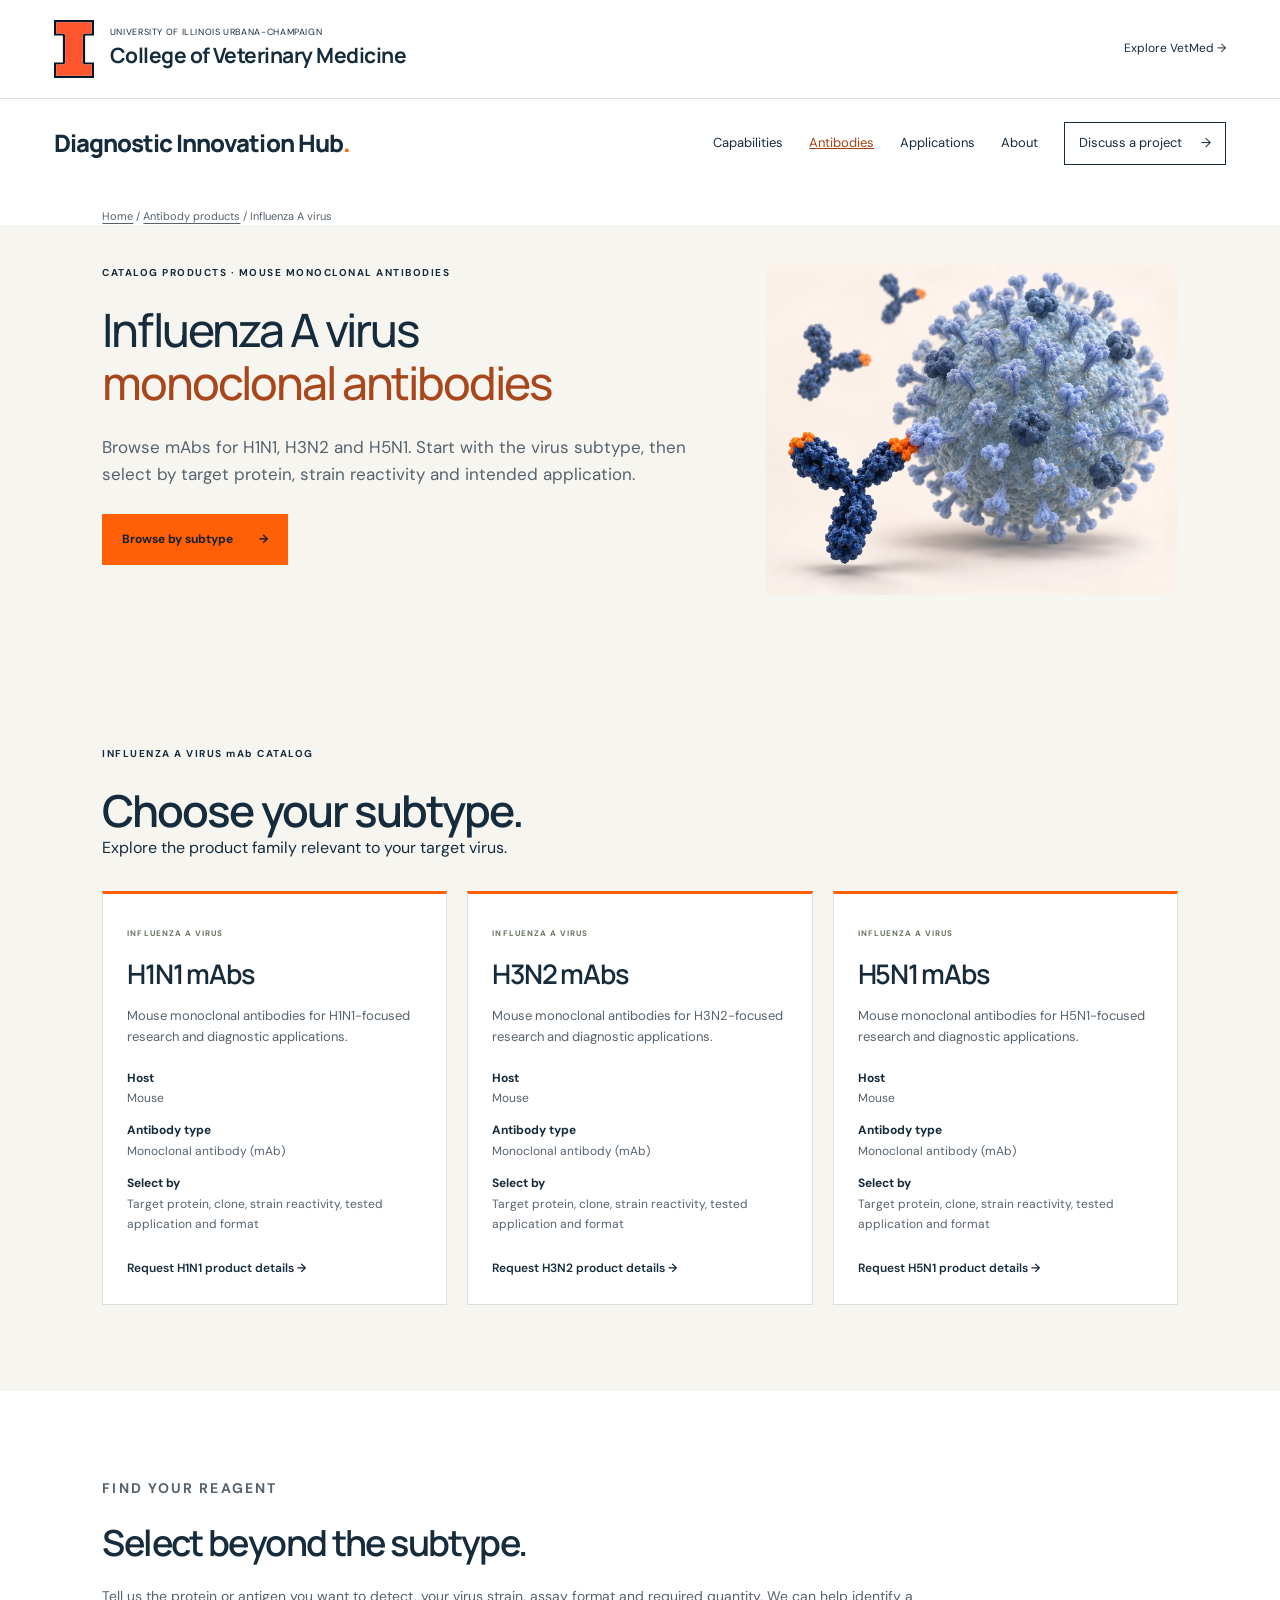
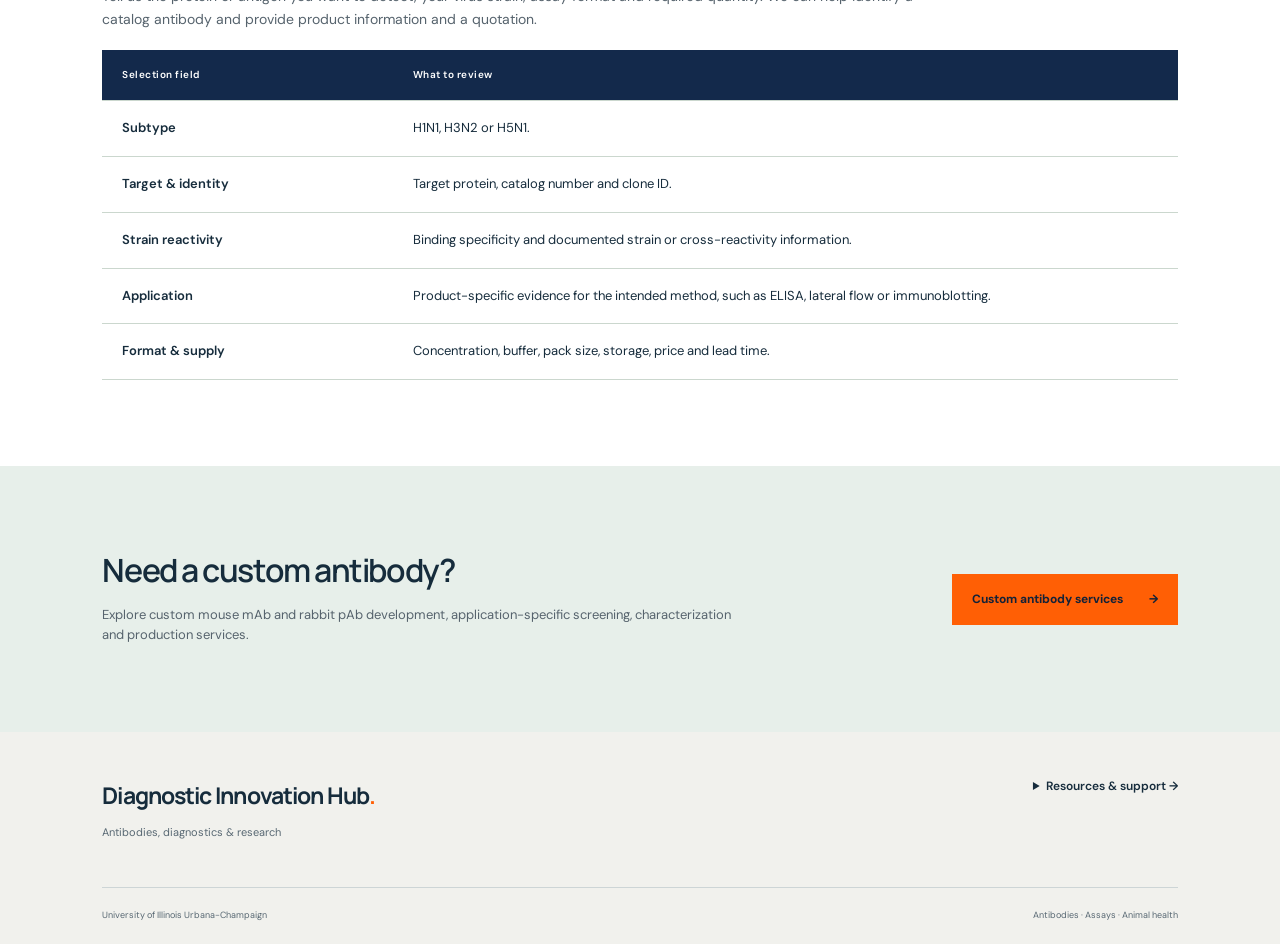
==== commit 245ba6b3: "Collapse contact details by default and use official Illinois header logo" ====
--- a/influenza-a-mabs.html
+++ b/influenza-a-mabs.html
@@ -1,9 +1,9 @@
 <!doctype html>
-<html lang="en"><head><meta charset="utf-8"><meta name="viewport" content="width=device-width,initial-scale=1"><title>Influenza A Virus mAb Catalog | Diagnostic Innovation Hub</title><meta name="description" content="Explore mouse monoclonal antibody products for Influenza A virus H1N1, H3N2 and H5N1. Browse by subtype and request product details."><link rel="stylesheet" href="styles.css?v=contact-us-v1"><link rel="stylesheet" href="mab-services.css">
+<html lang="en"><head><meta charset="utf-8"><meta name="viewport" content="width=device-width,initial-scale=1"><title>Influenza A Virus mAb Catalog | Diagnostic Innovation Hub</title><meta name="description" content="Explore mouse monoclonal antibody products for Influenza A virus H1N1, H3N2 and H5N1. Browse by subtype and request product details."><link rel="stylesheet" href="styles.css?v=official-logo-v1"><link rel="stylesheet" href="mab-services.css">
 <style>.flu-breadcrumb{padding:20px 8% 0;font-size:11px;color:#56636d}.flu-breadcrumb a{text-decoration:underline;text-underline-offset:3px}.flu-hero{padding-top:40px;gap:45px}.flu-hero h1{font-size:clamp(36px,3.6vw,58px)}.flu-hero h1 em{font-style:normal;color:#a9471c}.flu-hero figure{margin:0;align-self:center}.flu-hero img{display:block;width:100%;height:auto;border-radius:6px}.flu-docs h2{font-size:36px;margin-bottom:22px}.flu-docs>p{font-size:14px;color:#56636d;max-width:850px}.flu-routes{background:#f6f5f0}.flu-routes .section-heading{margin-bottom:30px}.flu-routes .custom-route p{color:#d1dbe8}.flu-note{font-size:12px;color:#56636d;margin:22px 0 0}.flu-bottom{display:flex;justify-content:space-between;align-items:center;gap:30px;background:#e7efea}.flu-bottom h2{font-size:32px}.flu-bottom p{font-size:13px;margin:16px 0 0;max-width:650px;color:#56636d}@media(max-width:760px){.flu-breadcrumb{padding-left:5%;padding-right:5%}.flu-hero{padding-top:30px;gap:30px}.flu-hero h1{font-size:37px}.flu-hero figure{max-width:480px}.flu-docs h2{font-size:30px}.flu-bottom{align-items:flex-start;flex-direction:column}.flu-bottom h2{font-size:29px}}</style></head><body>
 <a class="skip" href="#main">Skip to main content</a>
 <header>
-<div class="institution"><a href="https://vetmed.illinois.edu/" class="college"><span class="illinois-i" aria-hidden="true">I</span><span>UNIVERSITY OF ILLINOIS URBANA-CHAMPAIGN<strong>College of Veterinary Medicine</strong></span></a><a class="parent-link" href="https://vetmed.illinois.edu/">Explore VetMed →</a></div>
+<div class="institution"><a href="https://vetmed.illinois.edu/" class="college"><img class="university-mark" src="assets/illinois-block-i.svg" alt="" width="25" height="36"><span>UNIVERSITY OF ILLINOIS URBANA-CHAMPAIGN<strong>College of Veterinary Medicine</strong></span></a><a class="parent-link" href="https://vetmed.illinois.edu/">Explore VetMed →</a></div>
 <div class="navigation"><a href="index.html" class="site-name">Diagnostic Innovation Hub<span class="orange-dot">.</span></a><button class="menu-button" aria-label="Toggle navigation" aria-expanded="false">☰</button><nav aria-label="Hub navigation"><a href="index.html#capabilities">Capabilities</a><a href="index.html#antibodies" aria-current="page">Antibodies</a><a href="index.html#applications">Applications</a><a href="index.html#about">About</a><a class="nav-cta" href="index.html#connect">Discuss a project <span>→</span></a></nav></div>
 </header>
 <main id="main">
--- a/styles.css
+++ b/styles.css
@@ -70,3 +70,9 @@
 .contact-us{background:#f6f5f0}.contact-card-grid{display:grid;grid-template-columns:repeat(2,minmax(0,1fr));gap:24px}.contact-card{padding:30px;background:#fff;border-top:3px solid var(--orange)}.contact-card h3{font-family:Manrope,Arial,sans-serif;font-size:25px;line-height:1.4;margin:0 0 12px}.contact-role{font-size:14px;line-height:1.7;color:#56636d;min-height:48px;margin:0 0 20px}.contact-email{font-size:16px;color:#913b13;text-decoration:underline;text-underline-offset:4px;overflow-wrap:anywhere}.contact-card .inquiry-email-fallback{display:block;color:#913b13;margin-top:20px;font-size:13px}.contact-card .inquiry-email-fallback[hidden]{display:none}
 .footer-resources{max-width:340px;text-align:right}.footer-resources summary{font-size:12px;font-weight:600;line-height:1.6}.footer-resources[open] summary{margin-bottom:18px}.footer-resource-links{display:grid;gap:14px;font-size:12px;text-align:right;line-height:1.6}.footer-resource-links a{text-decoration:underline;text-underline-offset:3px}
 @media(max-width:760px){.contact-card-grid{grid-template-columns:1fr}.contact-card{padding:25px}.contact-role{min-height:0}.contact-card h3{font-size:23px}.footer-resources,.footer-resource-links{text-align:left}.footer-resources{max-width:100%}}
+
+/* Contact details stay closed until the visitor expands them. */
+.contact-disclosure>summary{display:flex;align-items:center;justify-content:space-between;gap:24px;list-style:none;border-bottom:1px solid #cbd5d0;padding:12px 0 22px;cursor:pointer}.contact-disclosure>summary::-webkit-details-marker{display:none}.contact-disclosure>summary h2{font-size:clamp(30px,4vw,44px);margin:0;line-height:1.3}.contact-disclosure-toggle{font-size:36px;line-height:1;color:#913b13}.contact-disclosure[open] .contact-disclosure-toggle{transform:rotate(45deg)}.contact-us .contact-disclosure-intro{max-width:none;font-size:14px;line-height:1.7;color:#56636d;margin:24px 0}.contact-disclosure>summary:focus-visible{outline:2px solid #13294b;outline-offset:6px}
+
+/* Official Illinois Block I asset from the VetMed website. */
+.college .university-mark{display:block;width:40px;height:auto;flex-shrink:0}@media(max-width:760px){.college .university-mark{width:30px}}
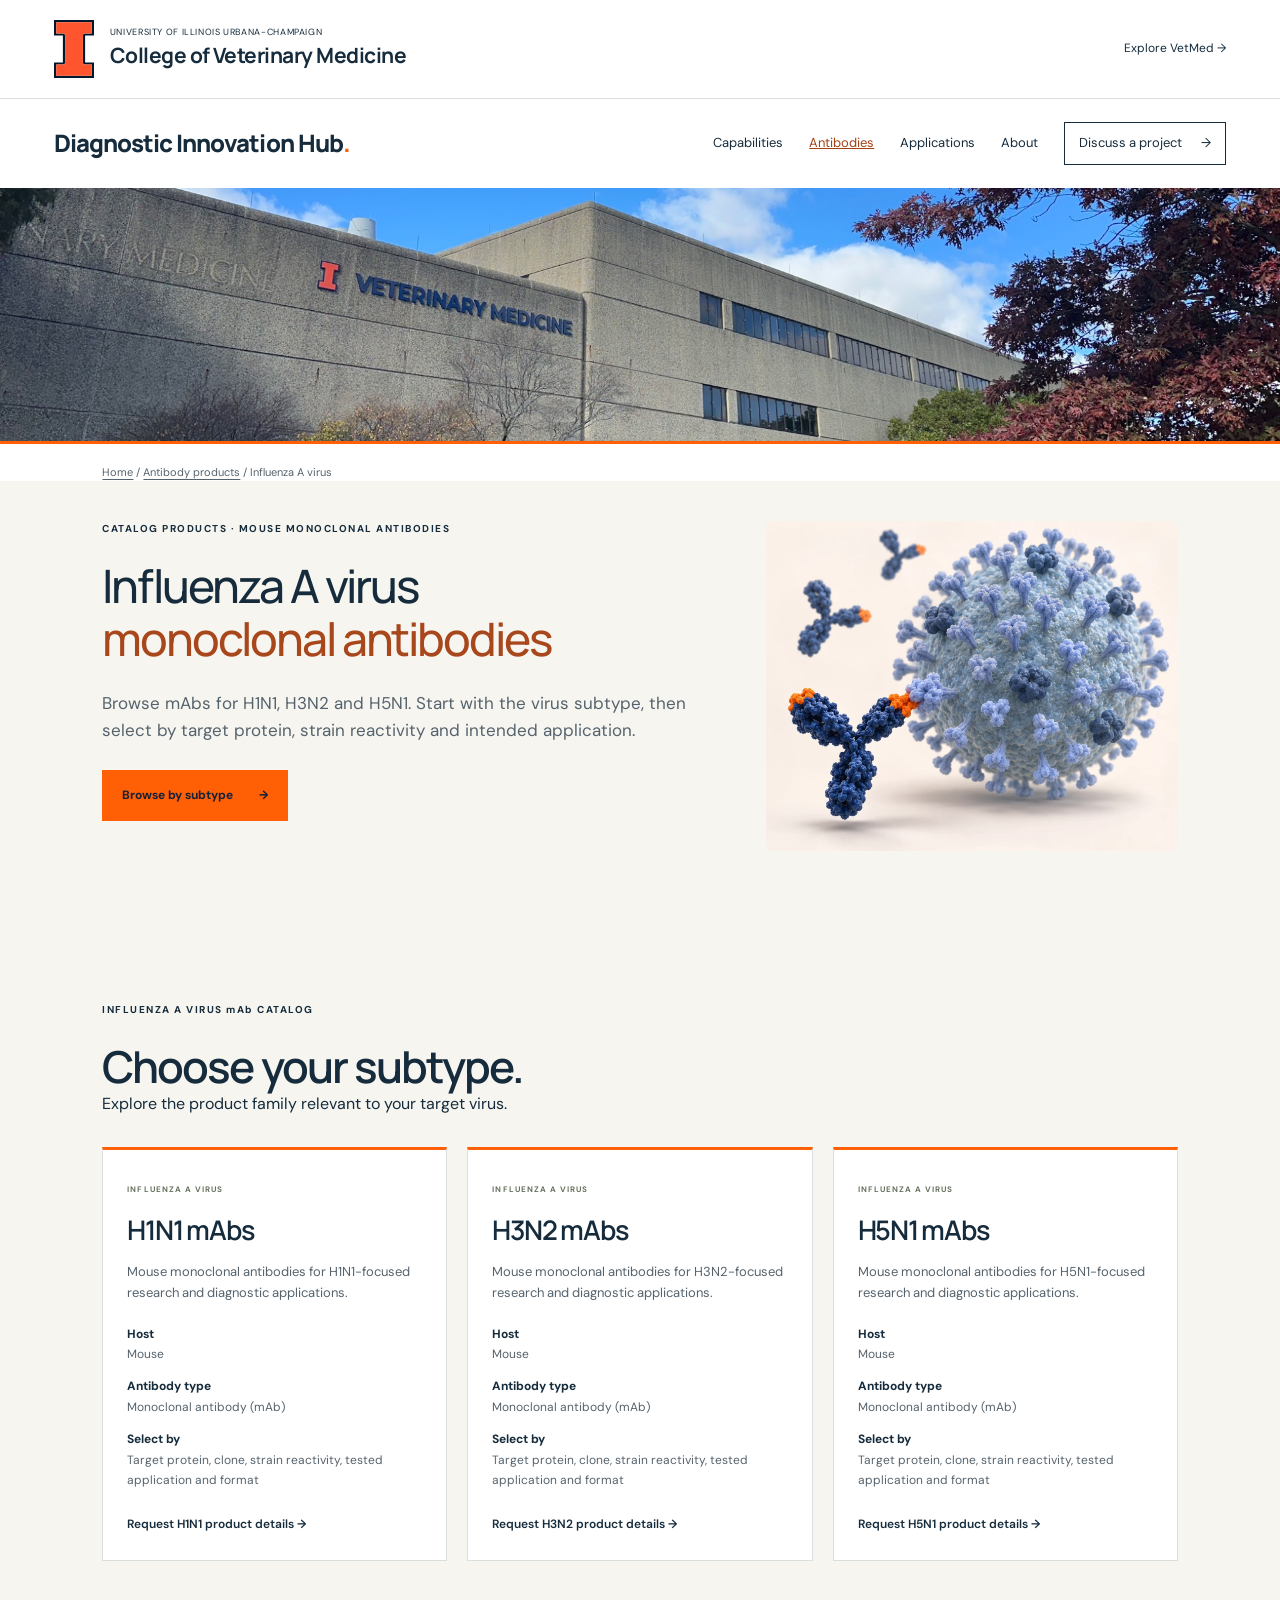
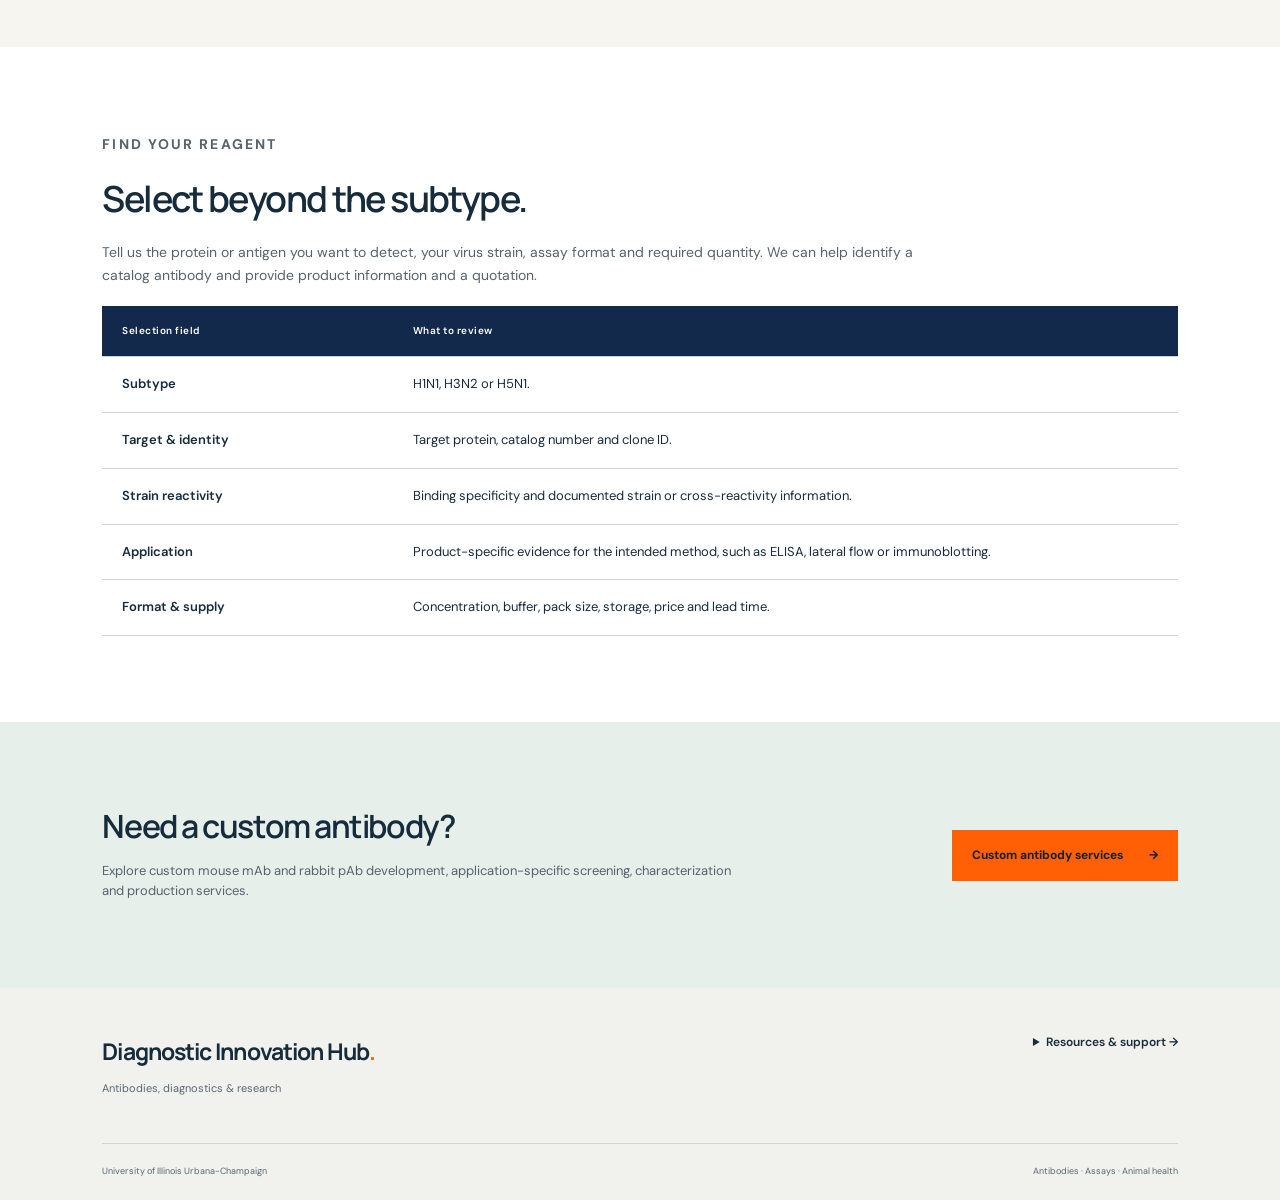
==== commit 27731c22: "Add supplied VetMed campus photograph as the website header banner" ====
--- a/influenza-a-mabs.html
+++ b/influenza-a-mabs.html
@@ -1,10 +1,11 @@
 <!doctype html>
-<html lang="en"><head><meta charset="utf-8"><meta name="viewport" content="width=device-width,initial-scale=1"><title>Influenza A Virus mAb Catalog | Diagnostic Innovation Hub</title><meta name="description" content="Explore mouse monoclonal antibody products for Influenza A virus H1N1, H3N2 and H5N1. Browse by subtype and request product details."><link rel="stylesheet" href="styles.css?v=official-logo-v1"><link rel="stylesheet" href="mab-services.css">
+<html lang="en"><head><meta charset="utf-8"><meta name="viewport" content="width=device-width,initial-scale=1"><title>Influenza A Virus mAb Catalog | Diagnostic Innovation Hub</title><meta name="description" content="Explore mouse monoclonal antibody products for Influenza A virus H1N1, H3N2 and H5N1. Browse by subtype and request product details."><link rel="stylesheet" href="styles.css?v=campus-header-v1"><link rel="stylesheet" href="mab-services.css">
 <style>.flu-breadcrumb{padding:20px 8% 0;font-size:11px;color:#56636d}.flu-breadcrumb a{text-decoration:underline;text-underline-offset:3px}.flu-hero{padding-top:40px;gap:45px}.flu-hero h1{font-size:clamp(36px,3.6vw,58px)}.flu-hero h1 em{font-style:normal;color:#a9471c}.flu-hero figure{margin:0;align-self:center}.flu-hero img{display:block;width:100%;height:auto;border-radius:6px}.flu-docs h2{font-size:36px;margin-bottom:22px}.flu-docs>p{font-size:14px;color:#56636d;max-width:850px}.flu-routes{background:#f6f5f0}.flu-routes .section-heading{margin-bottom:30px}.flu-routes .custom-route p{color:#d1dbe8}.flu-note{font-size:12px;color:#56636d;margin:22px 0 0}.flu-bottom{display:flex;justify-content:space-between;align-items:center;gap:30px;background:#e7efea}.flu-bottom h2{font-size:32px}.flu-bottom p{font-size:13px;margin:16px 0 0;max-width:650px;color:#56636d}@media(max-width:760px){.flu-breadcrumb{padding-left:5%;padding-right:5%}.flu-hero{padding-top:30px;gap:30px}.flu-hero h1{font-size:37px}.flu-hero figure{max-width:480px}.flu-docs h2{font-size:30px}.flu-bottom{align-items:flex-start;flex-direction:column}.flu-bottom h2{font-size:29px}}</style></head><body>
 <a class="skip" href="#main">Skip to main content</a>
 <header>
 <div class="institution"><a href="https://vetmed.illinois.edu/" class="college"><img class="university-mark" src="assets/illinois-block-i.svg" alt="" width="25" height="36"><span>UNIVERSITY OF ILLINOIS URBANA-CHAMPAIGN<strong>College of Veterinary Medicine</strong></span></a><a class="parent-link" href="https://vetmed.illinois.edu/">Explore VetMed →</a></div>
 <div class="navigation"><a href="index.html" class="site-name">Diagnostic Innovation Hub<span class="orange-dot">.</span></a><button class="menu-button" aria-label="Toggle navigation" aria-expanded="false">☰</button><nav aria-label="Hub navigation"><a href="index.html#capabilities">Capabilities</a><a href="index.html#antibodies" aria-current="page">Antibodies</a><a href="index.html#applications">Applications</a><a href="index.html#about">About</a><a class="nav-cta" href="index.html#connect">Discuss a project <span>→</span></a></nav></div>
+<div class="campus-header-image"><img src="assets/vetmed-building-header.jpg" alt="College of Veterinary Medicine building at the University of Illinois Urbana-Champaign, beneath a blue sky and beside autumn trees." width="2048" height="1536" fetchpriority="high" decoding="async"></div>
 </header>
 <main id="main">
 <div class="flu-breadcrumb"><a href="index.html">Home</a> / <a href="index.html#antibodies">Antibody products</a> / Influenza A virus</div>
--- a/styles.css
+++ b/styles.css
@@ -76,3 +76,6 @@
 
 /* Official Illinois Block I asset from the VetMed website. */
 .college .university-mark{display:block;width:40px;height:auto;flex-shrink:0}@media(max-width:760px){.college .university-mark{width:30px}}
+
+/* Campus photograph supplied for the website header. */
+.campus-header-image{height:clamp(170px,20vw,280px);overflow:hidden;border-bottom:3px solid var(--orange)}.campus-header-image img{display:block;width:100%;height:100%;object-fit:cover;object-position:center 68%}@media(max-width:760px){.campus-header-image{height:170px}}
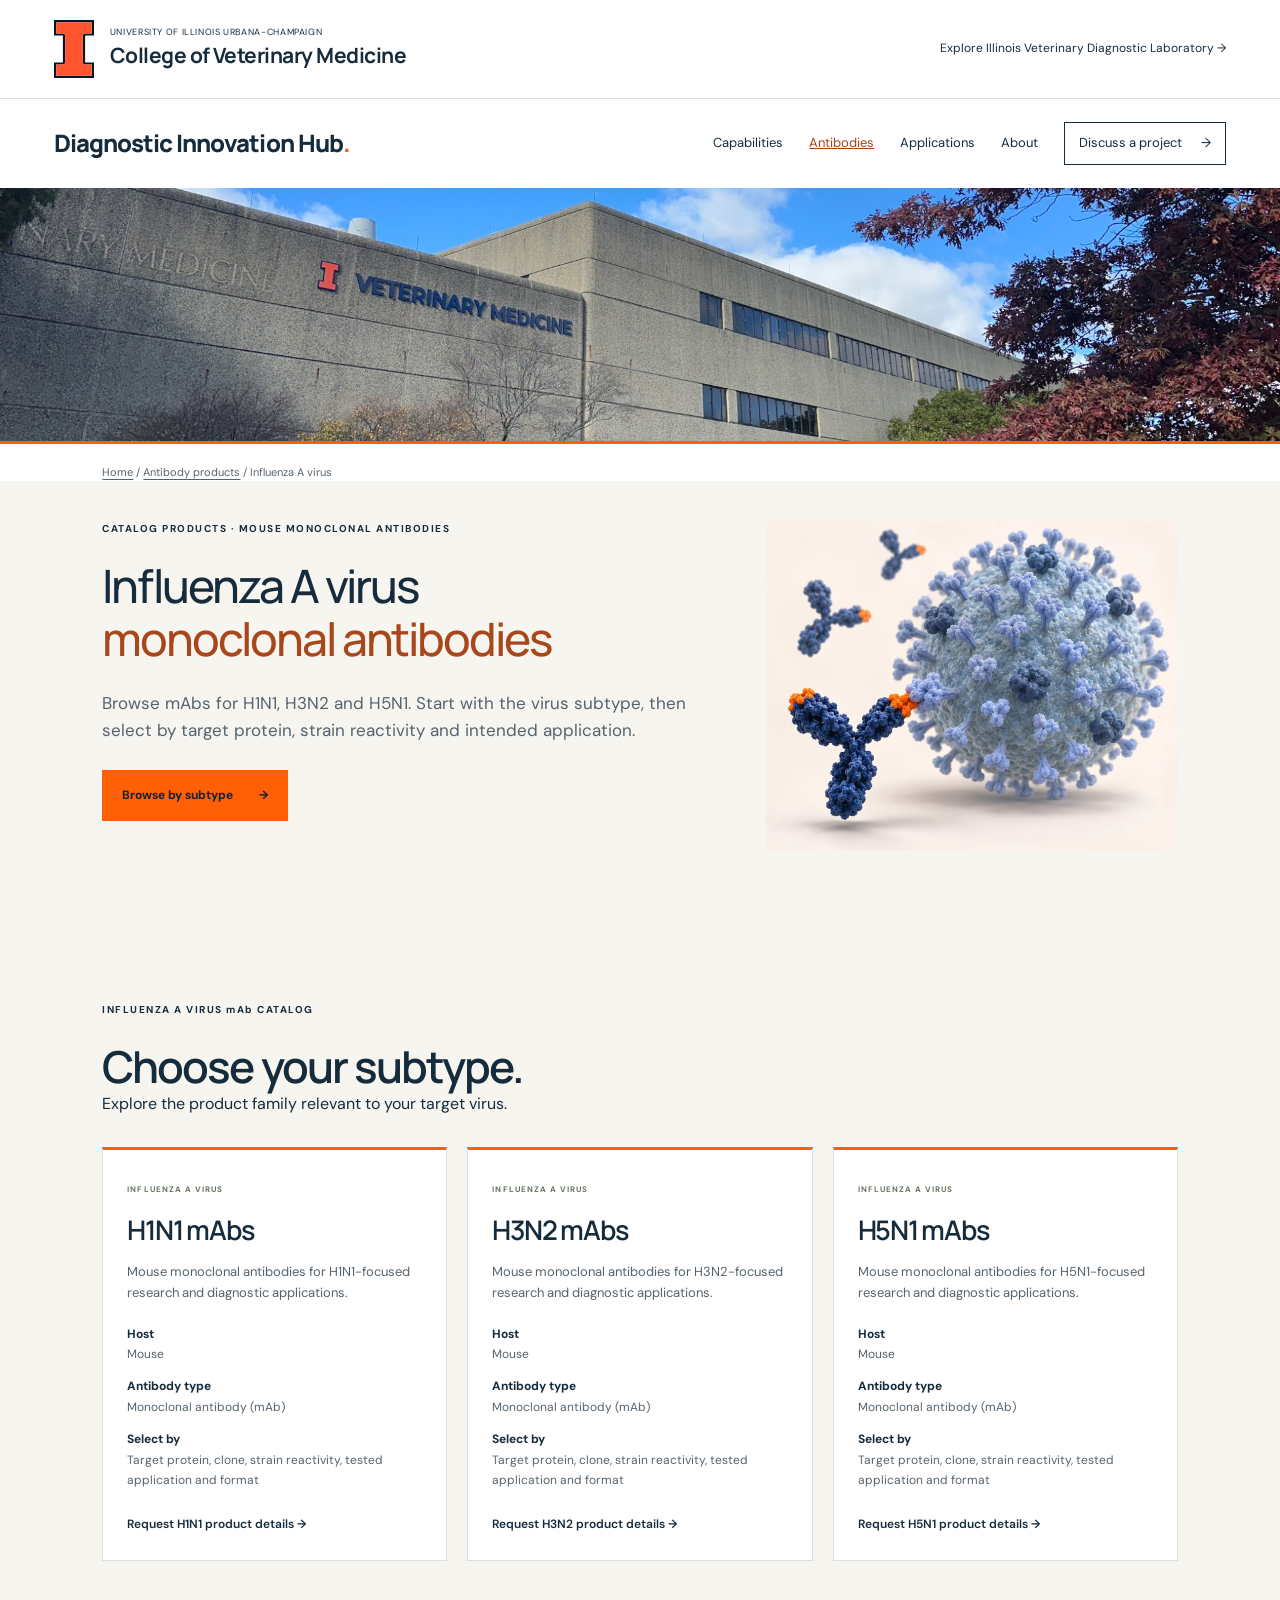
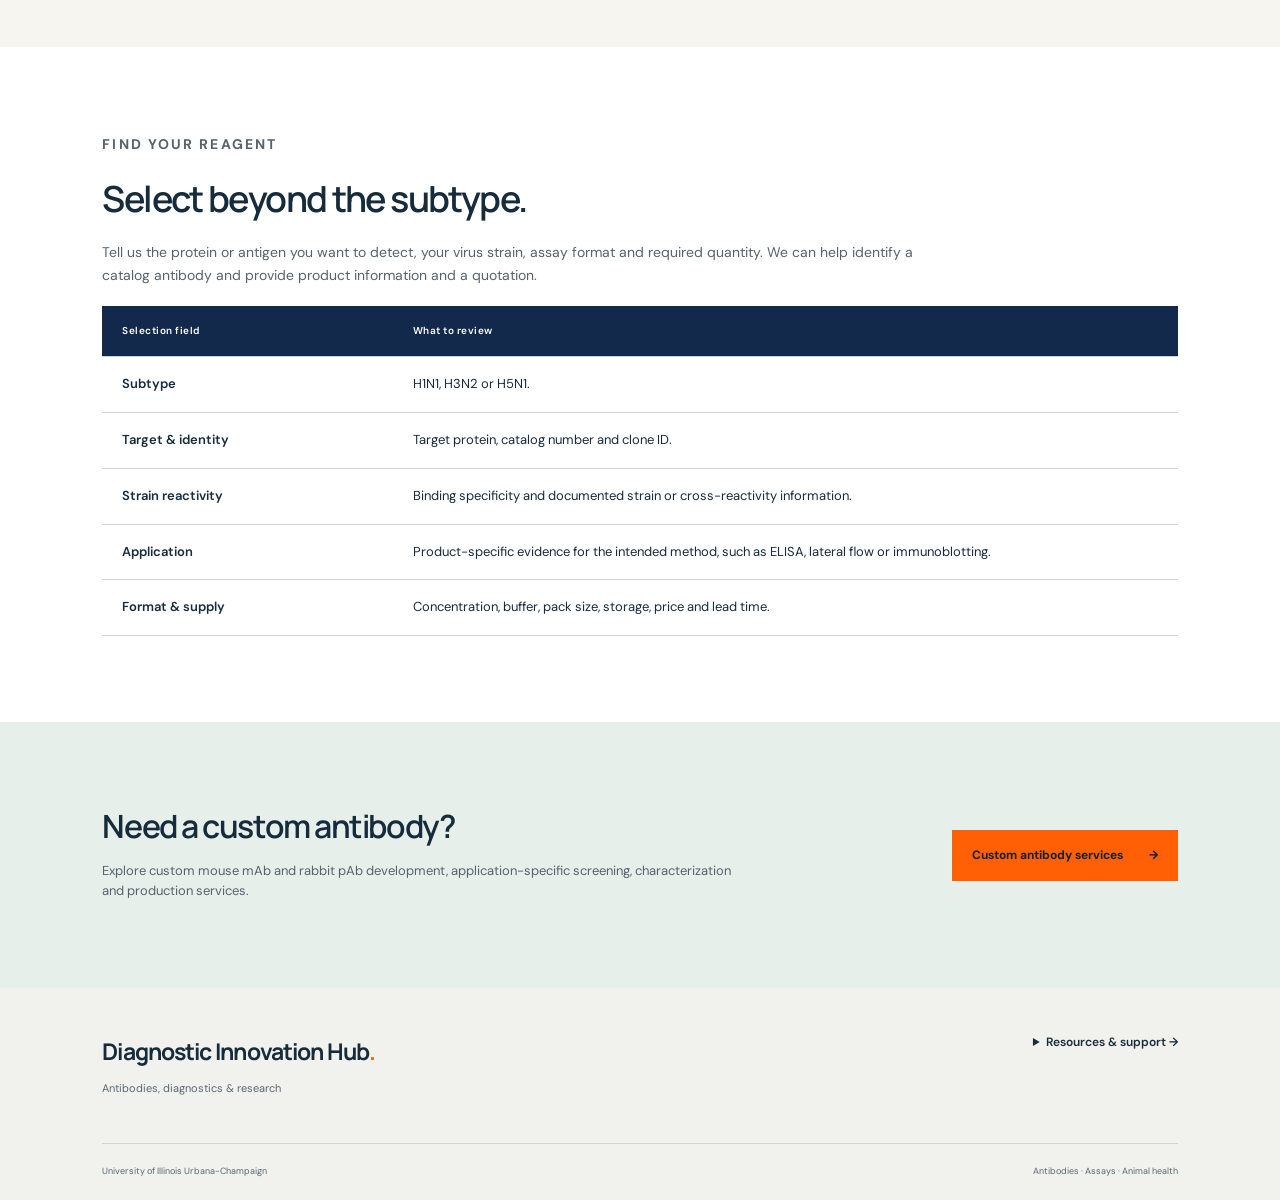
==== commit 762b9043: "Point header exploration link to Illinois Veterinary Diagnostic Laboratory" ====
--- a/influenza-a-mabs.html
+++ b/influenza-a-mabs.html
@@ -3,7 +3,7 @@
 <style>.flu-breadcrumb{padding:20px 8% 0;font-size:11px;color:#56636d}.flu-breadcrumb a{text-decoration:underline;text-underline-offset:3px}.flu-hero{padding-top:40px;gap:45px}.flu-hero h1{font-size:clamp(36px,3.6vw,58px)}.flu-hero h1 em{font-style:normal;color:#a9471c}.flu-hero figure{margin:0;align-self:center}.flu-hero img{display:block;width:100%;height:auto;border-radius:6px}.flu-docs h2{font-size:36px;margin-bottom:22px}.flu-docs>p{font-size:14px;color:#56636d;max-width:850px}.flu-routes{background:#f6f5f0}.flu-routes .section-heading{margin-bottom:30px}.flu-routes .custom-route p{color:#d1dbe8}.flu-note{font-size:12px;color:#56636d;margin:22px 0 0}.flu-bottom{display:flex;justify-content:space-between;align-items:center;gap:30px;background:#e7efea}.flu-bottom h2{font-size:32px}.flu-bottom p{font-size:13px;margin:16px 0 0;max-width:650px;color:#56636d}@media(max-width:760px){.flu-breadcrumb{padding-left:5%;padding-right:5%}.flu-hero{padding-top:30px;gap:30px}.flu-hero h1{font-size:37px}.flu-hero figure{max-width:480px}.flu-docs h2{font-size:30px}.flu-bottom{align-items:flex-start;flex-direction:column}.flu-bottom h2{font-size:29px}}</style></head><body>
 <a class="skip" href="#main">Skip to main content</a>
 <header>
-<div class="institution"><a href="https://vetmed.illinois.edu/" class="college"><img class="university-mark" src="assets/illinois-block-i.svg" alt="" width="25" height="36"><span>UNIVERSITY OF ILLINOIS URBANA-CHAMPAIGN<strong>College of Veterinary Medicine</strong></span></a><a class="parent-link" href="https://vetmed.illinois.edu/">Explore VetMed →</a></div>
+<div class="institution"><a href="https://vetmed.illinois.edu/" class="college"><img class="university-mark" src="assets/illinois-block-i.svg" alt="" width="25" height="36"><span>UNIVERSITY OF ILLINOIS URBANA-CHAMPAIGN<strong>College of Veterinary Medicine</strong></span></a><a class="parent-link" href="https://vdl.vetmed.illinois.edu/">Explore Illinois Veterinary Diagnostic Laboratory →</a></div>
 <div class="navigation"><a href="index.html" class="site-name">Diagnostic Innovation Hub<span class="orange-dot">.</span></a><button class="menu-button" aria-label="Toggle navigation" aria-expanded="false">☰</button><nav aria-label="Hub navigation"><a href="index.html#capabilities">Capabilities</a><a href="index.html#antibodies" aria-current="page">Antibodies</a><a href="index.html#applications">Applications</a><a href="index.html#about">About</a><a class="nav-cta" href="index.html#connect">Discuss a project <span>→</span></a></nav></div>
 <div class="campus-header-image"><img src="assets/vetmed-building-header.jpg" alt="College of Veterinary Medicine building at the University of Illinois Urbana-Champaign, beneath a blue sky and beside autumn trees." width="2048" height="1536" fetchpriority="high" decoding="async"></div>
 </header>
--- a/styles.css
+++ b/styles.css
@@ -79,3 +79,9 @@
 
 /* Campus photograph supplied for the website header. */
 .campus-header-image{height:clamp(170px,20vw,280px);overflow:hidden;border-bottom:3px solid var(--orange)}.campus-header-image img{display:block;width:100%;height:100%;object-fit:cover;object-position:center 68%}@media(max-width:760px){.campus-header-image{height:170px}}
+
+/* Portraits beside the contact names. */
+.contact-person{display:flex;align-items:center;gap:20px;margin-bottom:22px;min-width:0}
+.contact-card .contact-person h3{margin:0;min-width:0}
+.contact-portrait{display:block;width:84px;height:100px;flex-shrink:0;object-fit:cover;object-position:center 25%;border-radius:6px;background:var(--cream)}
+@media(max-width:420px){.contact-person{gap:16px}.contact-portrait{width:72px;height:86px}.contact-card .contact-person h3{font-size:22px}}
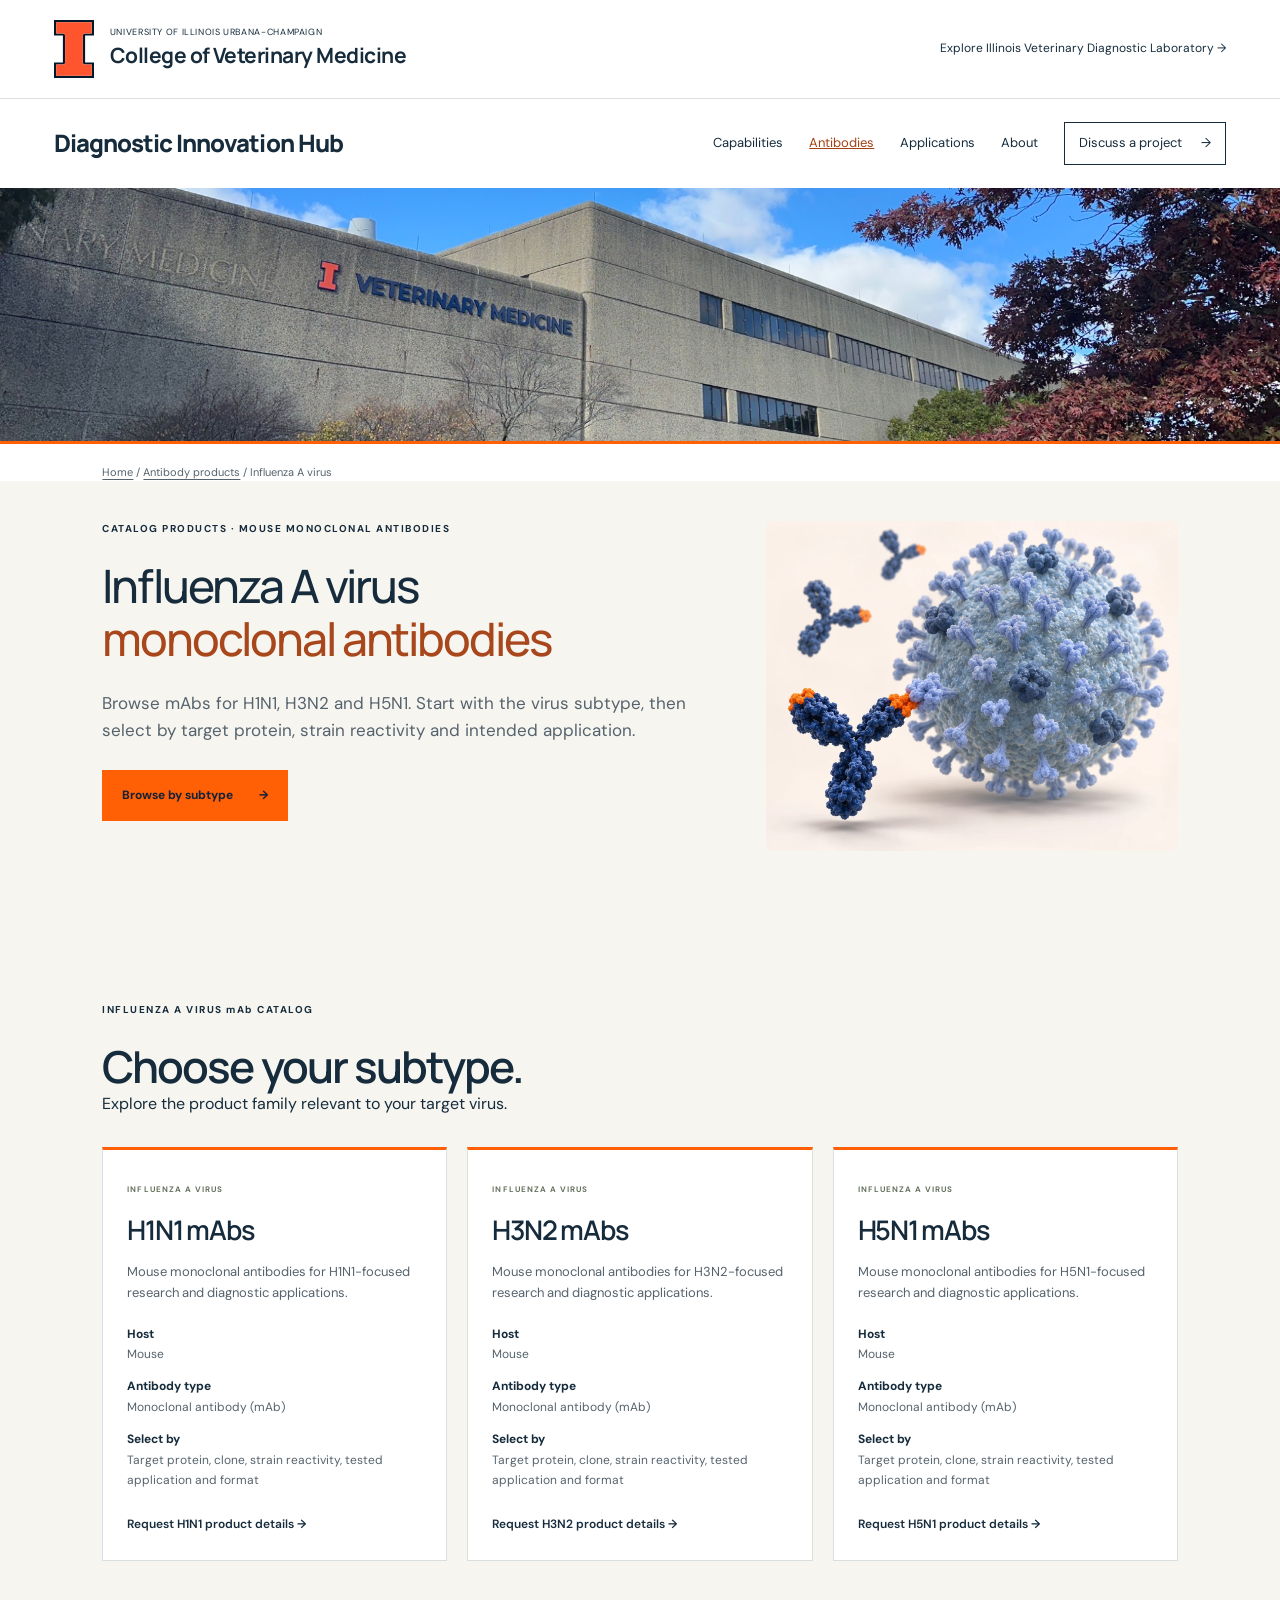
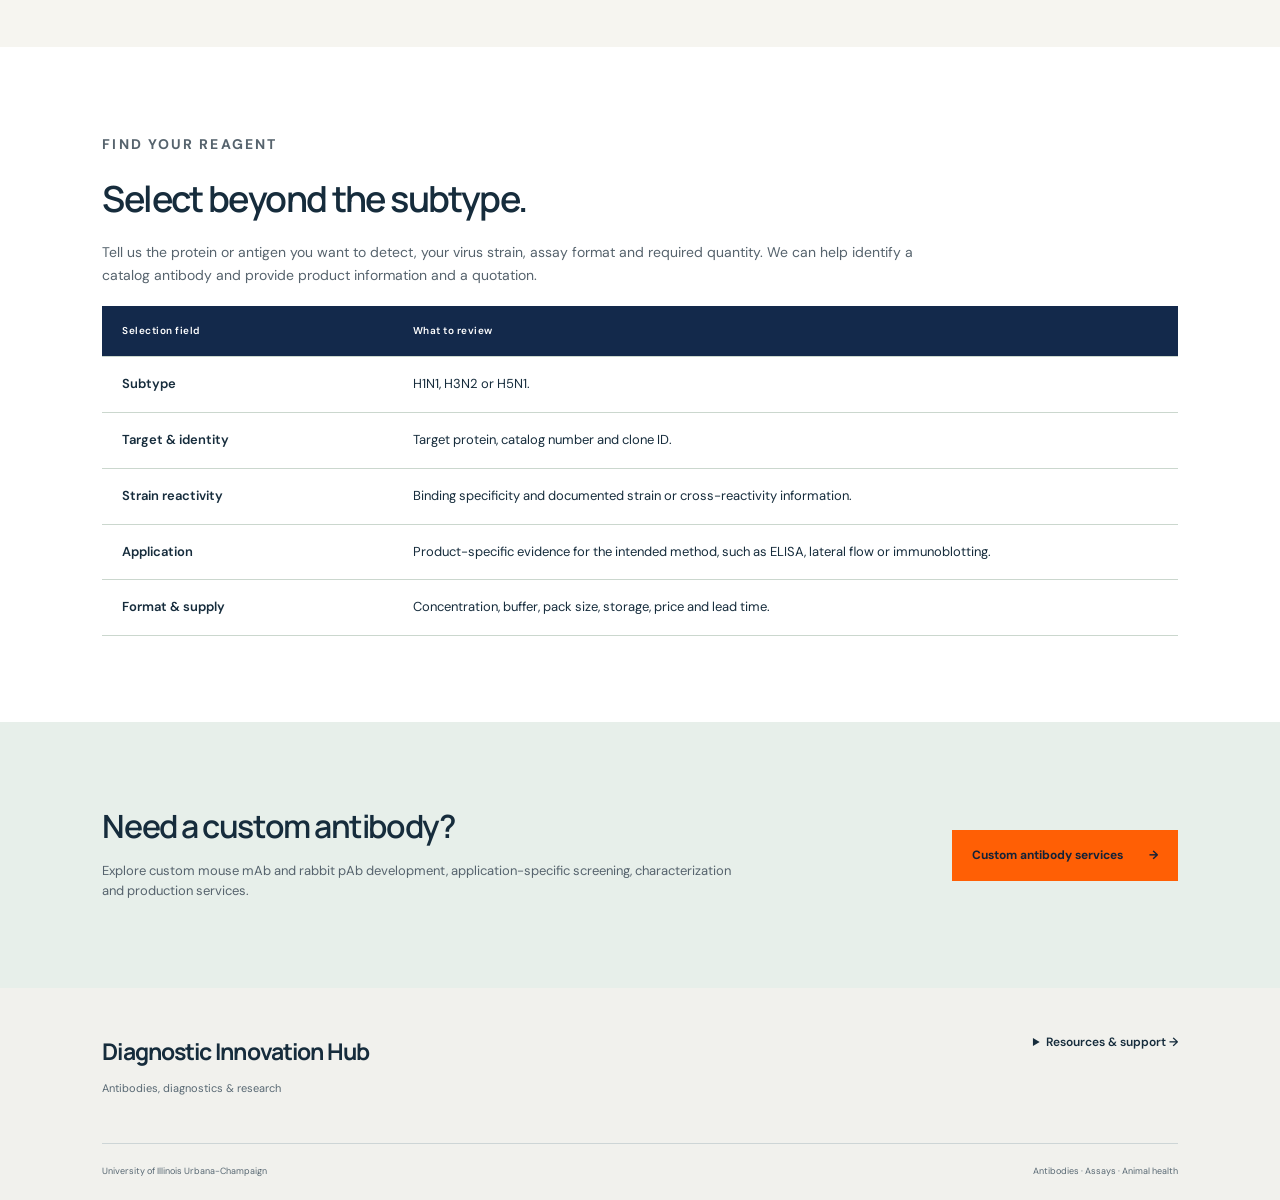
==== commit 42430503: "Remove trailing period from Diagnostic Innovation Hub branding" ====
--- a/influenza-a-mabs.html
+++ b/influenza-a-mabs.html
@@ -4,7 +4,7 @@
 <a class="skip" href="#main">Skip to main content</a>
 <header>
 <div class="institution"><a href="https://vetmed.illinois.edu/" class="college"><img class="university-mark" src="assets/illinois-block-i.svg" alt="" width="25" height="36"><span>UNIVERSITY OF ILLINOIS URBANA-CHAMPAIGN<strong>College of Veterinary Medicine</strong></span></a><a class="parent-link" href="https://vdl.vetmed.illinois.edu/">Explore Illinois Veterinary Diagnostic Laboratory →</a></div>
-<div class="navigation"><a href="index.html" class="site-name">Diagnostic Innovation Hub<span class="orange-dot">.</span></a><button class="menu-button" aria-label="Toggle navigation" aria-expanded="false">☰</button><nav aria-label="Hub navigation"><a href="index.html#capabilities">Capabilities</a><a href="index.html#antibodies" aria-current="page">Antibodies</a><a href="index.html#applications">Applications</a><a href="index.html#about">About</a><a class="nav-cta" href="index.html#connect">Discuss a project <span>→</span></a></nav></div>
+<div class="navigation"><a href="index.html" class="site-name">Diagnostic Innovation Hub</a><button class="menu-button" aria-label="Toggle navigation" aria-expanded="false">☰</button><nav aria-label="Hub navigation"><a href="index.html#capabilities">Capabilities</a><a href="index.html#antibodies" aria-current="page">Antibodies</a><a href="index.html#applications">Applications</a><a href="index.html#about">About</a><a class="nav-cta" href="index.html#connect">Discuss a project <span>→</span></a></nav></div>
 <div class="campus-header-image"><img src="assets/vetmed-building-header.jpg" alt="College of Veterinary Medicine building at the University of Illinois Urbana-Champaign, beneath a blue sky and beside autumn trees." width="2048" height="1536" fetchpriority="high" decoding="async"></div>
 </header>
 <main id="main">
@@ -18,6 +18,6 @@
 <section class="section flu-docs" id="product-information"><p class="eyebrow">FIND YOUR REAGENT</p><h2>Select beyond the subtype.</h2><p>Tell us the protein or antigen you want to detect, your virus strain, assay format and required quantity. We can help identify a catalog antibody and provide product information and a quotation.</p><div class="mab-table-wrap"><table class="mab-table"><caption class="visually-hidden">Product selection information for Influenza A virus antibodies</caption><thead><tr><th scope="col">Selection field</th><th scope="col">What to review</th></tr></thead><tbody><tr><th scope="row">Subtype</th><td>H1N1, H3N2 or H5N1.</td></tr><tr><th scope="row">Target & identity</th><td>Target protein, catalog number and clone ID.</td></tr><tr><th scope="row">Strain reactivity</th><td>Binding specificity and documented strain or cross-reactivity information.</td></tr><tr><th scope="row">Application</th><td>Product-specific evidence for the intended method, such as ELISA, lateral flow or immunoblotting.</td></tr><tr><th scope="row">Format & supply</th><td>Concentration, buffer, pack size, storage, price and lead time.</td></tr></tbody></table></div></section>
 <section class="section flu-bottom"><div><h2>Need a custom antibody?</h2><p>Explore custom mouse mAb and rabbit pAb development, application-specific screening, characterization and production services.</p></div><a class="button primary" href="mab-services.html?v=antibody-production-v2">Custom antibody services <span>→</span></a></section>
 </main>
-<footer><div><a href="index.html" class="footer-title">Diagnostic Innovation Hub<span>.</span></a><p>Antibodies, diagnostics & research</p></div><div><details class="footer-resources" id="resources"><summary>Resources & support →</summary><div class="footer-resource-links"><a href="https://vetmed.illinois.edu/" target="_blank" rel="noopener">College of Veterinary Medicine →</a><a href="https://vetmed.illinois.edu/research/czr/" target="_blank" rel="noopener">Center for Zoonoses Research →</a><a href="https://otm.illinois.edu/researchers-innovators/outgoing-material-transfer-agreements" target="_blank" rel="noopener">Material-transfer agreement guidance →</a><a href="https://vdl.vetmed.illinois.edu/" target="_blank" rel="noopener">Illinois Veterinary Diagnostic Laboratory →</a></div></details></div><p class="footer-bottom">University of Illinois Urbana-Champaign <span>Antibodies · Assays · Animal health</span></p></footer>
+<footer><div><a href="index.html" class="footer-title">Diagnostic Innovation Hub</a><p>Antibodies, diagnostics & research</p></div><div><details class="footer-resources" id="resources"><summary>Resources & support →</summary><div class="footer-resource-links"><a href="https://vetmed.illinois.edu/" target="_blank" rel="noopener">College of Veterinary Medicine →</a><a href="https://vetmed.illinois.edu/research/czr/" target="_blank" rel="noopener">Center for Zoonoses Research →</a><a href="https://otm.illinois.edu/researchers-innovators/outgoing-material-transfer-agreements" target="_blank" rel="noopener">Material-transfer agreement guidance →</a><a href="https://vdl.vetmed.illinois.edu/" target="_blank" rel="noopener">Illinois Veterinary Diagnostic Laboratory →</a></div></details></div><p class="footer-bottom">University of Illinois Urbana-Champaign <span>Antibodies · Assays · Animal health</span></p></footer>
 <script>const menu=document.querySelector('.menu-button');const nav=document.querySelector('header nav');menu.addEventListener('click',()=>{const open=nav.classList.toggle('open');menu.setAttribute('aria-expanded',open)});nav.querySelectorAll('a').forEach(a=>a.addEventListener('click',()=>{nav.classList.remove('open');menu.setAttribute('aria-expanded','false')}));</script>
 </body></html>
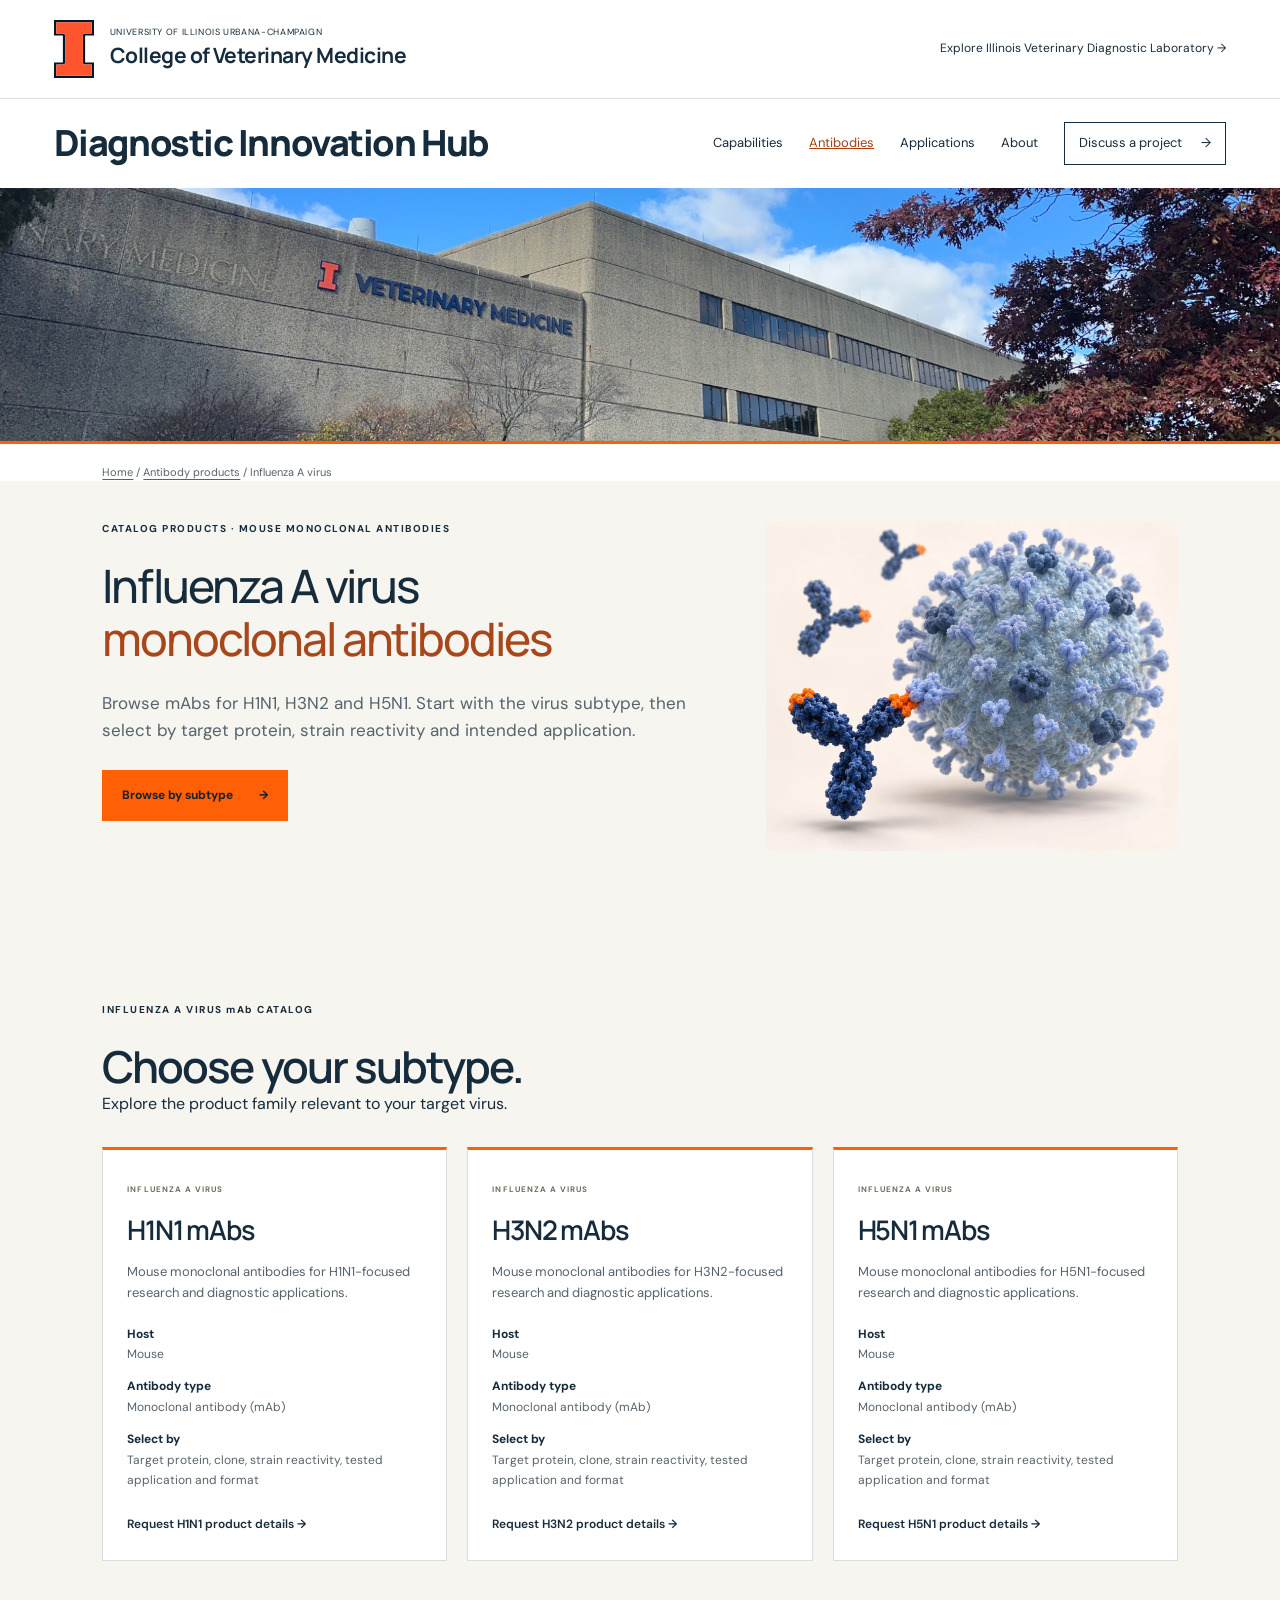
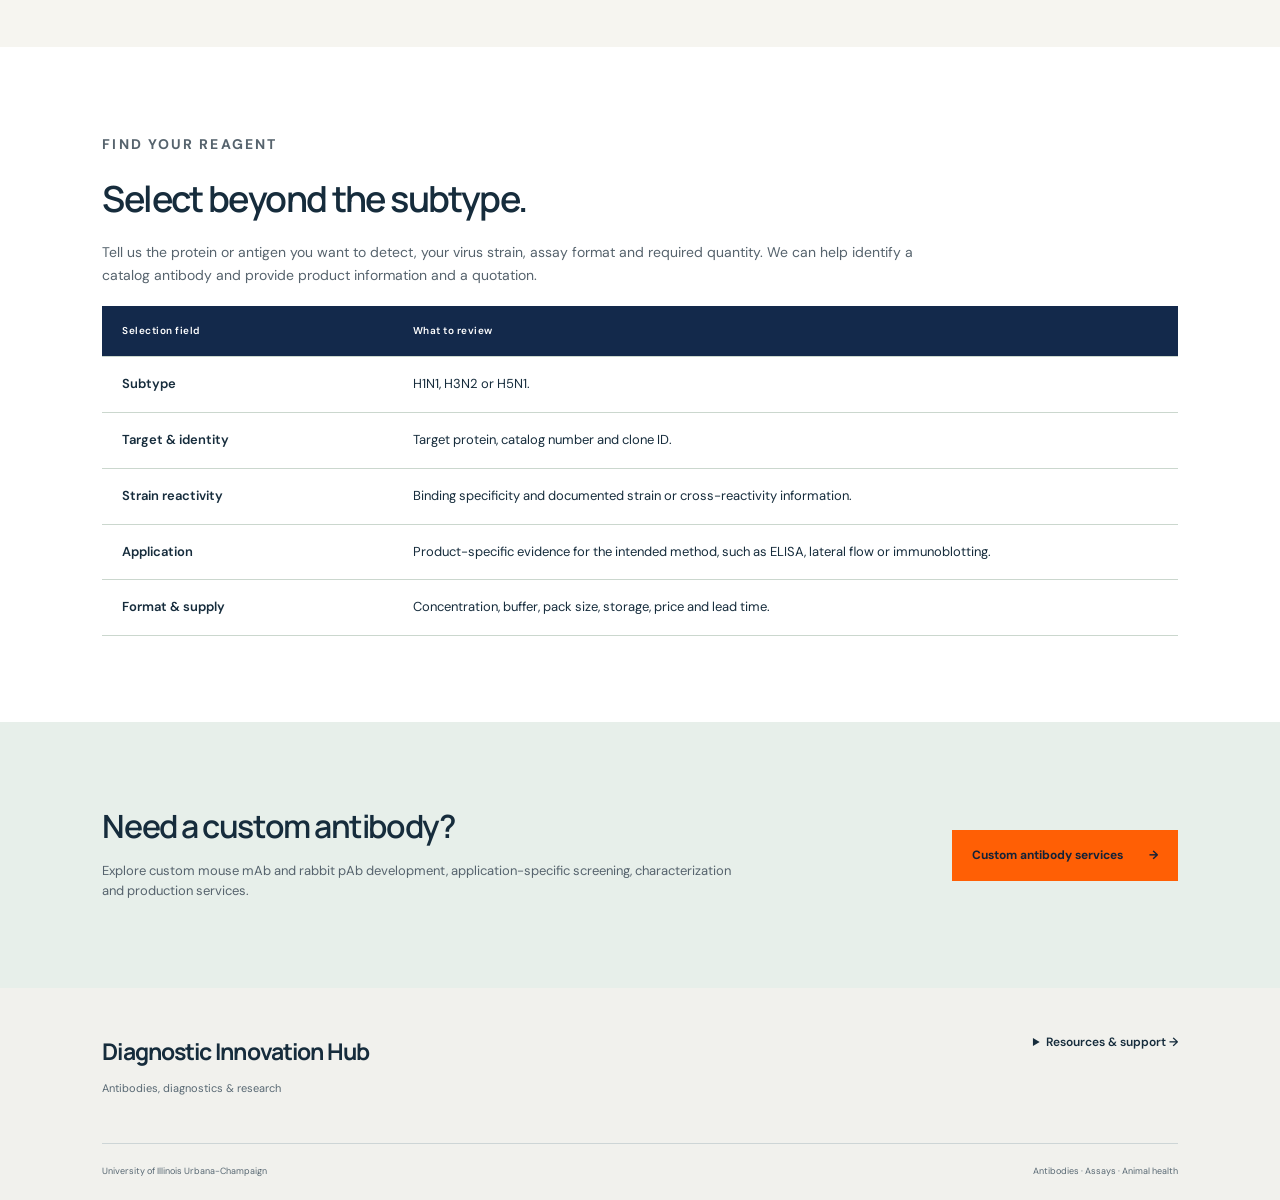
==== commit c078cf3b: "Refresh shared stylesheet for prominent site title" ====
--- a/influenza-a-mabs.html
+++ b/influenza-a-mabs.html
@@ -1,5 +1,5 @@
 <!doctype html>
-<html lang="en"><head><meta charset="utf-8"><meta name="viewport" content="width=device-width,initial-scale=1"><title>Influenza A Virus mAb Catalog | Diagnostic Innovation Hub</title><meta name="description" content="Explore mouse monoclonal antibody products for Influenza A virus H1N1, H3N2 and H5N1. Browse by subtype and request product details."><link rel="stylesheet" href="styles.css?v=campus-header-v1"><link rel="stylesheet" href="mab-services.css">
+<html lang="en"><head><meta charset="utf-8"><meta name="viewport" content="width=device-width,initial-scale=1"><title>Influenza A Virus mAb Catalog | Diagnostic Innovation Hub</title><meta name="description" content="Explore mouse monoclonal antibody products for Influenza A virus H1N1, H3N2 and H5N1. Browse by subtype and request product details."><link rel="stylesheet" href="styles.css?v=site-title-v2"><link rel="stylesheet" href="mab-services.css">
 <style>.flu-breadcrumb{padding:20px 8% 0;font-size:11px;color:#56636d}.flu-breadcrumb a{text-decoration:underline;text-underline-offset:3px}.flu-hero{padding-top:40px;gap:45px}.flu-hero h1{font-size:clamp(36px,3.6vw,58px)}.flu-hero h1 em{font-style:normal;color:#a9471c}.flu-hero figure{margin:0;align-self:center}.flu-hero img{display:block;width:100%;height:auto;border-radius:6px}.flu-docs h2{font-size:36px;margin-bottom:22px}.flu-docs>p{font-size:14px;color:#56636d;max-width:850px}.flu-routes{background:#f6f5f0}.flu-routes .section-heading{margin-bottom:30px}.flu-routes .custom-route p{color:#d1dbe8}.flu-note{font-size:12px;color:#56636d;margin:22px 0 0}.flu-bottom{display:flex;justify-content:space-between;align-items:center;gap:30px;background:#e7efea}.flu-bottom h2{font-size:32px}.flu-bottom p{font-size:13px;margin:16px 0 0;max-width:650px;color:#56636d}@media(max-width:760px){.flu-breadcrumb{padding-left:5%;padding-right:5%}.flu-hero{padding-top:30px;gap:30px}.flu-hero h1{font-size:37px}.flu-hero figure{max-width:480px}.flu-docs h2{font-size:30px}.flu-bottom{align-items:flex-start;flex-direction:column}.flu-bottom h2{font-size:29px}}</style></head><body>
 <a class="skip" href="#main">Skip to main content</a>
 <header>
--- a/styles.css
+++ b/styles.css
@@ -1,8 +1,8 @@
 @import url('https://fonts.googleapis.com/css2?family=DM+Sans:wght@400;500;600;700&family=Manrope:wght@400;500;600;700;800&display=swap');
-:root{--navy:#13294b;--orange:#ff5f05;--ink:#162c3c;--muted:#56636d;--cream:#f6f5f0;--line:#d9dfdf;--green:#e7efea}*{box-sizing:border-box}html{scroll-behavior:smooth;scroll-padding-top:30px}body{margin:0;color:var(--ink);font-family:'DM Sans',Arial,sans-serif;font-size:16px;line-height:1.6}a{color:inherit;text-decoration:none}button,input,select,textarea{font:inherit}button{cursor:pointer}button,a,input,select,textarea,summary{outline-offset:5px}button:focus-visible,a:focus-visible,input:focus-visible,select:focus-visible,textarea:focus-visible,summary:focus-visible{outline:3px solid #c94b00}h1,h2,h3,h4{font-family:Manrope,Arial,sans-serif;line-height:1.14;letter-spacing:-.045em;margin:0}p{margin:0 0 20px}h2{font-size:44px;font-weight:600}h3{font-size:30px;font-weight:600}h4{font-size:24px;font-weight:600}button{border:0}.concept{background:var(--navy);color:white;min-height:34px;display:flex;align-items:center;gap:12px;padding:6px 4.2%;font-size:10px;letter-spacing:.08em}.concept-dot{width:6px;height:6px;background:var(--orange);border-radius:100%}.concept-long{letter-spacing:0;opacity:.8;font-size:11px}.concept button{background:none;color:#fff;margin-left:auto;font-size:11px}.institution{padding:20px 4.2%;display:flex;justify-content:space-between;align-items:center;border-bottom:1px solid var(--line)}.college{display:flex;gap:16px;align-items:center}.illinois-i{font-family:Georgia,serif;font-size:58px;line-height:.8;font-weight:bold;color:var(--orange);text-shadow:1px 1px 0 var(--navy),-1px -1px 0 var(--navy)}.college span:last-child{font-size:9px;letter-spacing:.07em}.college strong{display:block;font-family:Manrope,Arial,sans-serif;letter-spacing:-.025em;font-size:21px;font-weight:700}.parent-link{font-size:12px}.navigation{padding:23px 4.2%;display:flex;justify-content:space-between;align-items:center;gap:20px}.site-name{font-family:Manrope,Arial,sans-serif;font-weight:800;letter-spacing:-.04em;font-size:24px}.orange-dot{color:var(--orange)}nav{display:flex;align-items:center;gap:26px;font-size:13px}nav>a:hover{color:#b54000}.nav-cta{border:1px solid var(--ink);padding:10px 14px}.nav-cta span{margin-left:16px}.menu-button{display:none}.hero{background:var(--cream);display:grid;grid-template-columns:1.15fr 1fr;padding:68px 4.2% 38px;gap:35px;overflow:hidden}.eyebrow{font-size:10px;font-weight:700;letter-spacing:.15em;margin-bottom:23px}.hero h1{font-size:clamp(44px,4.7vw,76px);font-weight:500;line-height:1.08}.hero h1 em{font-style:normal;color:#a9471c}.hero-description{max-width:550px;font-size:17px;line-height:1.65;color:#4b5b64;margin:26px 0 31px}.hero-actions{display:flex;gap:24px;align-items:center;flex-wrap:wrap}.button{padding:16px 20px;display:inline-flex;justify-content:space-between;gap:26px;align-items:center;font-size:12px;font-weight:700}.primary{background:var(--orange);color:#142238}.primary:hover{background:#e95300}.text-link{font-size:13px;font-weight:600;background:none;padding:0;text-align:left;border-bottom:1px solid transparent}.text-link:hover{border-color:currentColor}.hero-foot{display:flex;gap:18px;margin-top:57px;font-size:10px;color:#52646c}.hero-foot span:before{content:'+';color:#b14c19;margin-right:5px}.hero-science{position:relative;align-self:center;min-width:0}.hero-science svg{width:100%;display:block}.science-label{position:absolute;background:#fff;border:1px solid #d9dfdc;padding:9px 12px;font-size:10px;box-shadow:0 6px 14px #13294b08;display:flex;align-items:center;gap:9px}.science-label span{font-size:9px;color:#aa4315}.label-one{left:0;top:18%}.label-two{right:-5px;top:54%}.label-three{left:1%;bottom:10%}.illustration-note{position:absolute;right:0;bottom:0;font-size:9px;color:#697b81}.band{display:grid;grid-template-columns:1fr 2.1fr;padding:56px 8%;border-bottom:1px solid var(--line)}.band>.eyebrow{color:#9e3f19;padding-top:7px}.band>div{display:grid;grid-template-columns:1.15fr 1fr;column-gap:35px}.band h2{font-size:30px;grid-row:span 2}.band p:not(.eyebrow){font-size:13px;color:var(--muted);line-height:1.8}.band .text-link{font-size:11px}.section{padding:86px 8%}.section-heading{display:flex;justify-content:space-between;align-items:flex-end;gap:35px;margin-bottom:40px}.section-heading>p{font-size:13px;color:var(--muted);margin-bottom:4px}.capability-layout{display:grid;grid-template-columns:1fr 1.4fr;border:1px solid var(--line);min-height:475px}.service-tabs{display:flex;flex-direction:column}.service-tabs button{position:relative;display:flex;align-items:center;text-align:left;gap:20px;background:white;border-bottom:1px solid var(--line);padding:21px 22px;font-family:Manrope,Arial,sans-serif;font-weight:600;color:var(--ink);line-height:1.3;flex:1}.service-tabs button:last-child{border-bottom:0}.service-tabs button[aria-selected=true]{background:var(--navy);color:#fff}.service-tabs button[aria-selected=true]:before{content:'';position:absolute;top:0;left:0;bottom:0;width:4px;background:var(--orange)}.tab-num{font:11px 'DM Sans',Arial,sans-serif;opacity:.65}.tab-arrow{margin-left:auto;font-size:21px;color:var(--orange)}.service-panel{padding:38px 42px;background:#f0f4f1}.service-panel .status{color:#456257}.service-panel h3{font-size:33px;margin:25px 0 20px}.service-panel p{font-size:14px;color:#50615e}.service-panel ul{margin:20px 0 25px;padding:0;list-style:none;display:grid;gap:10px}.service-panel li{border-bottom:1px solid #cedad3;padding-bottom:10px;font-size:13px}.service-panel li:before{content:'→';color:#a84a20;margin-right:11px}.panel-deliverable{font-size:12px!important;background:white;padding:15px;border-left:2px solid var(--orange)}.panel-deliverable strong{display:block;font-size:9px;letter-spacing:.1em;margin-bottom:5px}.antibodies{background:var(--cream)}.antibody-routes{display:grid;grid-template-columns:1fr 1fr;gap:24px}.antibody-routes article{padding:34px}.catalog-route{background:white;border:1px solid var(--line)}.custom-route{background:var(--navy);color:#fff}.route-top{display:flex;align-items:center;justify-content:space-between;margin-bottom:27px}.mini-icon{font-size:35px;font-family:Georgia,serif;color:var(--orange);line-height:1}.status{font-size:8px;font-weight:700;letter-spacing:.13em;color:#66725d}.status.light{color:#ccd7e2}.antibody-routes h3{font-size:29px;margin-bottom:18px}.antibody-routes p{font-size:13px;color:var(--muted)}.custom-route p{color:#d1dbe8}.catalog-fields{display:grid;grid-template-columns:1fr 1fr;gap:0;margin:25px 0}.catalog-fields span{padding:8px 0;border-bottom:1px solid var(--line);font-size:11px}.small{font-size:11px!important;line-height:1.7!important}.compact-steps{padding-left:18px;margin:25px 0;font-size:12px}.compact-steps li{padding:7px}.light-link{color:#fff}.spotlight{display:grid;grid-template-columns:1fr 1fr;background:var(--cream)}.spotlight-visual{background:#dfe9e4;padding:27px;min-height:370px;position:relative;overflow:hidden;display:flex;align-items:center;justify-content:center}.specimen-tag{position:absolute;left:25px;top:24px;border:1px solid #91a69b;font-size:8px;padding:6px 10px;letter-spacing:.12em}.strip{width:310px;height:75px;background:#fff;border:1px solid #c0cfcc;border-radius:7px;box-shadow:13px 24px 24px #17352e24;transform:rotate(-25deg);display:flex;align-items:center;padding:16px 24px;gap:24px}.strip-window{background:#f2efe7;width:185px;height:32px;border-radius:3px;border:1px solid #e5e2da;display:flex;align-items:center;justify-content:flex-end;gap:22px;padding-right:25px}.strip-window i{height:25px;width:4px;background:#c86560}.strip-well{width:27px;height:19px;border:4px solid #e1e8e5;border-radius:100%}.strip-caption{position:absolute;bottom:25px;left:25px;right:25px;border-top:1px solid #a7bdb1;display:flex;justify-content:space-between;padding-top:12px;font-size:10px}.strip-caption span:first-child{font-weight:700}.spotlight-copy{padding:36px}.spotlight-copy h3{font-size:29px;margin-bottom:18px}.spotlight-copy p,.spotlight-copy li{font-size:12px;color:#516067}.spotlight-copy ul{padding-left:15px;margin-bottom:24px}.spotlight-copy li{margin-bottom:8px}.focus-heading{margin:45px 0 23px;display:flex;justify-content:space-between;gap:20px;align-items:center}.focus-heading h3{font-size:22px}.focus-heading p{margin:0;font-size:11px;color:var(--muted)}.focus-grid{display:grid;grid-template-columns:repeat(3,1fr);gap:20px}.focus-grid button{display:flex;flex-direction:column;background:white;border:1px solid var(--line);padding:26px;text-align:left;color:var(--ink)}.focus-grid button:hover{border-color:#aa4c27;background:#fffdf8}.focus-grid button>span{font-size:8px;letter-spacing:.12em;color:#a44720;margin-bottom:22px}.focus-grid h4{font-size:22px;margin-bottom:15px}.focus-grid p{font-size:12px;color:var(--muted)}.focus-grid b{font-size:10px;margin-top:auto}.routine-note{margin-top:27px;border-top:1px solid var(--line);padding-top:17px;font-size:11px;color:var(--muted)}.routine-note a{text-decoration:underline;margin-left:9px}.connect{display:grid;grid-template-columns:1fr 1.3fr;gap:80px;background:var(--navy);color:white}.connect h2{font-size:56px;margin-bottom:27px}.connect-intro>p:not(.eyebrow){font-size:14px;color:#cfdae7}.connect-intro .small{margin-top:40px;max-width:285px;color:#aebcd0!important}label{display:block;font-size:11px;margin-bottom:8px}input,select,textarea{width:100%;padding:12px;color:#152c41;border:1px solid #b5c1cb;border-radius:0;background:#fff}input{font-size:11px}select{font-size:12px}textarea{font-size:12px;resize:vertical;height:110px}.form-row{display:grid;grid-template-columns:1fr 1fr;gap:16px;margin:22px 0}.connect form>.button{margin-top:22px}#brief-result{margin-top:24px;padding:20px;background:#fff;color:var(--ink)}#brief-result h3{font-size:20px}#brief-text{font:12px/1.7 'DM Sans',Arial,sans-serif;white-space:pre-wrap;overflow-wrap:anywhere}#brief-result .small{margin:15px 0 0}.faq h2{margin-bottom:30px;font-size:36px}.faq details{border-top:1px solid var(--line);padding:19px 0}.faq details:last-child{border-bottom:1px solid var(--line)}summary{font-weight:500;font-size:14px;cursor:pointer}details p{font-size:13px;max-width:850px;color:var(--muted);margin:17px 0 4px}footer{background:#f1f1ed;padding:45px 8% 22px;display:grid;grid-template-columns:1fr 1fr;gap:25px}.footer-title{font-family:Manrope,Arial,sans-serif;font-size:23px;font-weight:700;letter-spacing:-.04em}.footer-title span{color:var(--orange)}footer p{font-size:11px;color:#586873;margin-top:10px}footer>div:nth-child(2){display:flex;flex-direction:column;align-items:flex-end;gap:8px;font-size:11px}footer button{padding:0;background:none;font-size:11px;color:var(--ink)}.footer-bottom{border-top:1px solid #cdd5d6;padding-top:20px;grid-column:1/-1;display:flex;justify-content:space-between;margin:0;font-size:9px}.skip{position:absolute;top:-80px;background:#fff;padding:10px;z-index:100}.skip:focus{top:0}dialog{border:0;padding:45px;max-width:730px;width:calc(100% - 32px);color:var(--ink);max-height:90vh;box-shadow:0 20px 100px #0004}dialog::backdrop{background:#142538b5}.close-dialog{position:absolute;top:14px;right:15px;background:transparent;font-size:18px}dialog h2{font-size:33px;margin-bottom:20px}dialog h3{font-size:20px;margin:25px 0 12px}dialog p,dialog li{font-size:13px;color:#53616b}dialog a{text-decoration:underline}dialog table{width:100%;border-collapse:collapse;font-size:12px;margin:20px 0}dialog th,dialog td{text-align:left;padding:9px 6px;border-bottom:1px solid var(--line);vertical-align:top}dialog th{width:35%}.dialog-note{background:var(--cream);padding:15px}.source-list li{margin-bottom:12px}
+:root{--navy:#13294b;--orange:#ff5f05;--ink:#162c3c;--muted:#56636d;--cream:#f6f5f0;--line:#d9dfdf;--green:#e7efea}*{box-sizing:border-box}html{scroll-behavior:smooth;scroll-padding-top:30px}body{margin:0;color:var(--ink);font-family:'DM Sans',Arial,sans-serif;font-size:16px;line-height:1.6}a{color:inherit;text-decoration:none}button,input,select,textarea{font:inherit}button{cursor:pointer}button,a,input,select,textarea,summary{outline-offset:5px}button:focus-visible,a:focus-visible,input:focus-visible,select:focus-visible,textarea:focus-visible,summary:focus-visible{outline:3px solid #c94b00}h1,h2,h3,h4{font-family:Manrope,Arial,sans-serif;line-height:1.14;letter-spacing:-.045em;margin:0}p{margin:0 0 20px}h2{font-size:44px;font-weight:600}h3{font-size:30px;font-weight:600}h4{font-size:24px;font-weight:600}button{border:0}.concept{background:var(--navy);color:white;min-height:34px;display:flex;align-items:center;gap:12px;padding:6px 4.2%;font-size:10px;letter-spacing:.08em}.concept-dot{width:6px;height:6px;background:var(--orange);border-radius:100%}.concept-long{letter-spacing:0;opacity:.8;font-size:11px}.concept button{background:none;color:#fff;margin-left:auto;font-size:11px}.institution{padding:20px 4.2%;display:flex;justify-content:space-between;align-items:center;border-bottom:1px solid var(--line)}.college{display:flex;gap:16px;align-items:center}.illinois-i{font-family:Georgia,serif;font-size:58px;line-height:.8;font-weight:bold;color:var(--orange);text-shadow:1px 1px 0 var(--navy),-1px -1px 0 var(--navy)}.college span:last-child{font-size:9px;letter-spacing:.07em}.college strong{display:block;font-family:Manrope,Arial,sans-serif;letter-spacing:-.025em;font-size:21px;font-weight:700}.parent-link{font-size:12px}.navigation{padding:23px 4.2%;display:flex;justify-content:space-between;align-items:center;gap:20px}.site-name{font-family:Manrope,Arial,sans-serif;font-weight:800;letter-spacing:-.04em;font-size:36px;line-height:1.15}.orange-dot{color:var(--orange)}nav{display:flex;align-items:center;gap:26px;font-size:13px}nav>a:hover{color:#b54000}.nav-cta{border:1px solid var(--ink);padding:10px 14px}.nav-cta span{margin-left:16px}.menu-button{display:none}.hero{background:var(--cream);display:grid;grid-template-columns:1.15fr 1fr;padding:68px 4.2% 38px;gap:35px;overflow:hidden}.eyebrow{font-size:10px;font-weight:700;letter-spacing:.15em;margin-bottom:23px}.hero h1{font-size:clamp(44px,4.7vw,76px);font-weight:500;line-height:1.08}.hero h1 em{font-style:normal;color:#a9471c}.hero-description{max-width:550px;font-size:17px;line-height:1.65;color:#4b5b64;margin:26px 0 31px}.hero-actions{display:flex;gap:24px;align-items:center;flex-wrap:wrap}.button{padding:16px 20px;display:inline-flex;justify-content:space-between;gap:26px;align-items:center;font-size:12px;font-weight:700}.primary{background:var(--orange);color:#142238}.primary:hover{background:#e95300}.text-link{font-size:13px;font-weight:600;background:none;padding:0;text-align:left;border-bottom:1px solid transparent}.text-link:hover{border-color:currentColor}.hero-foot{display:flex;gap:18px;margin-top:57px;font-size:10px;color:#52646c}.hero-foot span:before{content:'+';color:#b14c19;margin-right:5px}.hero-science{position:relative;align-self:center;min-width:0}.hero-science svg{width:100%;display:block}.science-label{position:absolute;background:#fff;border:1px solid #d9dfdc;padding:9px 12px;font-size:10px;box-shadow:0 6px 14px #13294b08;display:flex;align-items:center;gap:9px}.science-label span{font-size:9px;color:#aa4315}.label-one{left:0;top:18%}.label-two{right:-5px;top:54%}.label-three{left:1%;bottom:10%}.illustration-note{position:absolute;right:0;bottom:0;font-size:9px;color:#697b81}.band{display:grid;grid-template-columns:1fr 2.1fr;padding:56px 8%;border-bottom:1px solid var(--line)}.band>.eyebrow{color:#9e3f19;padding-top:7px}.band>div{display:grid;grid-template-columns:1.15fr 1fr;column-gap:35px}.band h2{font-size:30px;grid-row:span 2}.band p:not(.eyebrow){font-size:13px;color:var(--muted);line-height:1.8}.band .text-link{font-size:11px}.section{padding:86px 8%}.section-heading{display:flex;justify-content:space-between;align-items:flex-end;gap:35px;margin-bottom:40px}.section-heading>p{font-size:13px;color:var(--muted);margin-bottom:4px}.capability-layout{display:grid;grid-template-columns:1fr 1.4fr;border:1px solid var(--line);min-height:475px}.service-tabs{display:flex;flex-direction:column}.service-tabs button{position:relative;display:flex;align-items:center;text-align:left;gap:20px;background:white;border-bottom:1px solid var(--line);padding:21px 22px;font-family:Manrope,Arial,sans-serif;font-weight:600;color:var(--ink);line-height:1.3;flex:1}.service-tabs button:last-child{border-bottom:0}.service-tabs button[aria-selected=true]{background:var(--navy);color:#fff}.service-tabs button[aria-selected=true]:before{content:'';position:absolute;top:0;left:0;bottom:0;width:4px;background:var(--orange)}.tab-num{font:11px 'DM Sans',Arial,sans-serif;opacity:.65}.tab-arrow{margin-left:auto;font-size:21px;color:var(--orange)}.service-panel{padding:38px 42px;background:#f0f4f1}.service-panel .status{color:#456257}.service-panel h3{font-size:33px;margin:25px 0 20px}.service-panel p{font-size:14px;color:#50615e}.service-panel ul{margin:20px 0 25px;padding:0;list-style:none;display:grid;gap:10px}.service-panel li{border-bottom:1px solid #cedad3;padding-bottom:10px;font-size:13px}.service-panel li:before{content:'→';color:#a84a20;margin-right:11px}.panel-deliverable{font-size:12px!important;background:white;padding:15px;border-left:2px solid var(--orange)}.panel-deliverable strong{display:block;font-size:9px;letter-spacing:.1em;margin-bottom:5px}.antibodies{background:var(--cream)}.antibody-routes{display:grid;grid-template-columns:1fr 1fr;gap:24px}.antibody-routes article{padding:34px}.catalog-route{background:white;border:1px solid var(--line)}.custom-route{background:var(--navy);color:#fff}.route-top{display:flex;align-items:center;justify-content:space-between;margin-bottom:27px}.mini-icon{font-size:35px;font-family:Georgia,serif;color:var(--orange);line-height:1}.status{font-size:8px;font-weight:700;letter-spacing:.13em;color:#66725d}.status.light{color:#ccd7e2}.antibody-routes h3{font-size:29px;margin-bottom:18px}.antibody-routes p{font-size:13px;color:var(--muted)}.custom-route p{color:#d1dbe8}.catalog-fields{display:grid;grid-template-columns:1fr 1fr;gap:0;margin:25px 0}.catalog-fields span{padding:8px 0;border-bottom:1px solid var(--line);font-size:11px}.small{font-size:11px!important;line-height:1.7!important}.compact-steps{padding-left:18px;margin:25px 0;font-size:12px}.compact-steps li{padding:7px}.light-link{color:#fff}.spotlight{display:grid;grid-template-columns:1fr 1fr;background:var(--cream)}.spotlight-visual{background:#dfe9e4;padding:27px;min-height:370px;position:relative;overflow:hidden;display:flex;align-items:center;justify-content:center}.specimen-tag{position:absolute;left:25px;top:24px;border:1px solid #91a69b;font-size:8px;padding:6px 10px;letter-spacing:.12em}.strip{width:310px;height:75px;background:#fff;border:1px solid #c0cfcc;border-radius:7px;box-shadow:13px 24px 24px #17352e24;transform:rotate(-25deg);display:flex;align-items:center;padding:16px 24px;gap:24px}.strip-window{background:#f2efe7;width:185px;height:32px;border-radius:3px;border:1px solid #e5e2da;display:flex;align-items:center;justify-content:flex-end;gap:22px;padding-right:25px}.strip-window i{height:25px;width:4px;background:#c86560}.strip-well{width:27px;height:19px;border:4px solid #e1e8e5;border-radius:100%}.strip-caption{position:absolute;bottom:25px;left:25px;right:25px;border-top:1px solid #a7bdb1;display:flex;justify-content:space-between;padding-top:12px;font-size:10px}.strip-caption span:first-child{font-weight:700}.spotlight-copy{padding:36px}.spotlight-copy h3{font-size:29px;margin-bottom:18px}.spotlight-copy p,.spotlight-copy li{font-size:12px;color:#516067}.spotlight-copy ul{padding-left:15px;margin-bottom:24px}.spotlight-copy li{margin-bottom:8px}.focus-heading{margin:45px 0 23px;display:flex;justify-content:space-between;gap:20px;align-items:center}.focus-heading h3{font-size:22px}.focus-heading p{margin:0;font-size:11px;color:var(--muted)}.focus-grid{display:grid;grid-template-columns:repeat(3,1fr);gap:20px}.focus-grid button{display:flex;flex-direction:column;background:white;border:1px solid var(--line);padding:26px;text-align:left;color:var(--ink)}.focus-grid button:hover{border-color:#aa4c27;background:#fffdf8}.focus-grid button>span{font-size:8px;letter-spacing:.12em;color:#a44720;margin-bottom:22px}.focus-grid h4{font-size:22px;margin-bottom:15px}.focus-grid p{font-size:12px;color:var(--muted)}.focus-grid b{font-size:10px;margin-top:auto}.routine-note{margin-top:27px;border-top:1px solid var(--line);padding-top:17px;font-size:11px;color:var(--muted)}.routine-note a{text-decoration:underline;margin-left:9px}.connect{display:grid;grid-template-columns:1fr 1.3fr;gap:80px;background:var(--navy);color:white}.connect h2{font-size:56px;margin-bottom:27px}.connect-intro>p:not(.eyebrow){font-size:14px;color:#cfdae7}.connect-intro .small{margin-top:40px;max-width:285px;color:#aebcd0!important}label{display:block;font-size:11px;margin-bottom:8px}input,select,textarea{width:100%;padding:12px;color:#152c41;border:1px solid #b5c1cb;border-radius:0;background:#fff}input{font-size:11px}select{font-size:12px}textarea{font-size:12px;resize:vertical;height:110px}.form-row{display:grid;grid-template-columns:1fr 1fr;gap:16px;margin:22px 0}.connect form>.button{margin-top:22px}#brief-result{margin-top:24px;padding:20px;background:#fff;color:var(--ink)}#brief-result h3{font-size:20px}#brief-text{font:12px/1.7 'DM Sans',Arial,sans-serif;white-space:pre-wrap;overflow-wrap:anywhere}#brief-result .small{margin:15px 0 0}.faq h2{margin-bottom:30px;font-size:36px}.faq details{border-top:1px solid var(--line);padding:19px 0}.faq details:last-child{border-bottom:1px solid var(--line)}summary{font-weight:500;font-size:14px;cursor:pointer}details p{font-size:13px;max-width:850px;color:var(--muted);margin:17px 0 4px}footer{background:#f1f1ed;padding:45px 8% 22px;display:grid;grid-template-columns:1fr 1fr;gap:25px}.footer-title{font-family:Manrope,Arial,sans-serif;font-size:23px;font-weight:700;letter-spacing:-.04em}.footer-title span{color:var(--orange)}footer p{font-size:11px;color:#586873;margin-top:10px}footer>div:nth-child(2){display:flex;flex-direction:column;align-items:flex-end;gap:8px;font-size:11px}footer button{padding:0;background:none;font-size:11px;color:var(--ink)}.footer-bottom{border-top:1px solid #cdd5d6;padding-top:20px;grid-column:1/-1;display:flex;justify-content:space-between;margin:0;font-size:9px}.skip{position:absolute;top:-80px;background:#fff;padding:10px;z-index:100}.skip:focus{top:0}dialog{border:0;padding:45px;max-width:730px;width:calc(100% - 32px);color:var(--ink);max-height:90vh;box-shadow:0 20px 100px #0004}dialog::backdrop{background:#142538b5}.close-dialog{position:absolute;top:14px;right:15px;background:transparent;font-size:18px}dialog h2{font-size:33px;margin-bottom:20px}dialog h3{font-size:20px;margin:25px 0 12px}dialog p,dialog li{font-size:13px;color:#53616b}dialog a{text-decoration:underline}dialog table{width:100%;border-collapse:collapse;font-size:12px;margin:20px 0}dialog th,dialog td{text-align:left;padding:9px 6px;border-bottom:1px solid var(--line);vertical-align:top}dialog th{width:35%}.dialog-note{background:var(--cream);padding:15px}.source-list li{margin-bottom:12px}
 @media(min-width:1500px){header,main,footer{max-width:1700px;margin:auto}.hero{padding-top:85px;padding-bottom:55px}.section{padding-top:100px;padding-bottom:100px}.hero-science{max-width:630px}}
-@media(max-width:1100px){.site-name{font-size:20px}nav{gap:16px;font-size:11px}.hero{gap:10px;padding-top:50px}.hero-actions{gap:15px}.hero-foot{gap:11px;font-size:9px}.hero-description{font-size:15px}.science-label{font-size:8px;padding:7px}.band{padding:45px 5%}.band>div{grid-template-columns:1fr}.band h2{grid-row:auto;margin-bottom:20px}.section{padding:65px 5%}.section-heading h2{font-size:38px}.service-panel{padding:30px}.service-panel h3{font-size:29px}.connect{gap:40px}.antibody-routes article{padding:28px}}
-@media(max-width:760px){.concept-long{display:none}.institution{padding:16px 5%}.college strong{font-size:16px}.college span:last-child{font-size:7px}.illinois-i{font-size:44px}.parent-link{display:none}.navigation{padding:18px 5%;flex-wrap:wrap}.site-name{font-size:21px}.menu-button{display:block;background:none;color:var(--navy);font-size:21px}nav{display:none;width:100%;flex-direction:column;align-items:stretch;gap:0;font-size:14px}nav.open{display:flex}nav>a{padding:12px 0}.nav-cta{padding:12px;margin-top:8px}.hero{grid-template-columns:1fr;padding:44px 5% 27px}.hero h1{font-size:48px}.hero-description{font-size:16px}.hero-foot{margin-top:30px;gap:15px;flex-wrap:wrap}.hero-science{width:100%;max-width:500px;justify-self:center;margin-top:20px}.science-label{font-size:10px}.label-two{right:0}.band{grid-template-columns:1fr;gap:7px;padding:38px 5%}.band>div{grid-template-columns:1fr}.band h2{font-size:29px}.section{padding:52px 5%}.section-heading{display:block;margin-bottom:29px}.section-heading h2{font-size:35px}.section-heading>p{margin-top:22px}.capability-layout{grid-template-columns:1fr}.service-tabs{display:grid;grid-template-columns:1fr 1fr}.service-tabs button{padding:16px 10px;gap:9px;font-size:11px;border-right:1px solid var(--line)}.service-tabs button:last-child{grid-column:1/-1}.tab-arrow{font-size:16px}.service-panel{padding:27px}.service-panel h3{font-size:29px}.antibody-routes{grid-template-columns:1fr}.antibody-routes article{padding:27px}.spotlight{grid-template-columns:1fr}.spotlight-visual{min-height:300px}.spotlight-copy{padding:28px}.focus-heading{display:block}.focus-heading p{margin-top:13px}.focus-grid{grid-template-columns:1fr}.focus-grid button{padding:25px}.focus-grid button>span{margin-bottom:16px}.focus-grid h4{font-size:25px}.routine-note a{display:block;margin:8px 0 0}.connect{grid-template-columns:1fr;gap:30px}.connect h2{font-size:46px}.connect-intro .small{margin-top:20px;max-width:100%}.form-row{grid-template-columns:1fr}.faq h2{font-size:32px}footer{grid-template-columns:1fr;padding:35px 5% 20px}footer>div:nth-child(2){align-items:flex-start}.footer-bottom{flex-direction:column;gap:8px}dialog{padding:35px 22px}dialog h2{font-size:28px}}@media(prefers-reduced-motion:reduce){html{scroll-behavior:auto}}
+@media(max-width:1100px){.site-name{font-size:30px}nav{gap:16px;font-size:11px}.hero{gap:10px;padding-top:50px}.hero-actions{gap:15px}.hero-foot{gap:11px;font-size:9px}.hero-description{font-size:15px}.science-label{font-size:8px;padding:7px}.band{padding:45px 5%}.band>div{grid-template-columns:1fr}.band h2{grid-row:auto;margin-bottom:20px}.section{padding:65px 5%}.section-heading h2{font-size:38px}.service-panel{padding:30px}.service-panel h3{font-size:29px}.connect{gap:40px}.antibody-routes article{padding:28px}}
+@media(max-width:760px){.concept-long{display:none}.institution{padding:16px 5%}.college strong{font-size:16px}.college span:last-child{font-size:7px}.illinois-i{font-size:44px}.parent-link{display:none}.navigation{padding:18px 5%;flex-wrap:wrap}.site-name{font-size:clamp(24px,5vw,30px);max-width:calc(100% - 46px)}.menu-button{display:block;background:none;color:var(--navy);font-size:21px}nav{display:none;width:100%;flex-direction:column;align-items:stretch;gap:0;font-size:14px}nav.open{display:flex}nav>a{padding:12px 0}.nav-cta{padding:12px;margin-top:8px}.hero{grid-template-columns:1fr;padding:44px 5% 27px}.hero h1{font-size:48px}.hero-description{font-size:16px}.hero-foot{margin-top:30px;gap:15px;flex-wrap:wrap}.hero-science{width:100%;max-width:500px;justify-self:center;margin-top:20px}.science-label{font-size:10px}.label-two{right:0}.band{grid-template-columns:1fr;gap:7px;padding:38px 5%}.band>div{grid-template-columns:1fr}.band h2{font-size:29px}.section{padding:52px 5%}.section-heading{display:block;margin-bottom:29px}.section-heading h2{font-size:35px}.section-heading>p{margin-top:22px}.capability-layout{grid-template-columns:1fr}.service-tabs{display:grid;grid-template-columns:1fr 1fr}.service-tabs button{padding:16px 10px;gap:9px;font-size:11px;border-right:1px solid var(--line)}.service-tabs button:last-child{grid-column:1/-1}.tab-arrow{font-size:16px}.service-panel{padding:27px}.service-panel h3{font-size:29px}.antibody-routes{grid-template-columns:1fr}.antibody-routes article{padding:27px}.spotlight{grid-template-columns:1fr}.spotlight-visual{min-height:300px}.spotlight-copy{padding:28px}.focus-heading{display:block}.focus-heading p{margin-top:13px}.focus-grid{grid-template-columns:1fr}.focus-grid button{padding:25px}.focus-grid button>span{margin-bottom:16px}.focus-grid h4{font-size:25px}.routine-note a{display:block;margin:8px 0 0}.connect{grid-template-columns:1fr;gap:30px}.connect h2{font-size:46px}.connect-intro .small{margin-top:20px;max-width:100%}.form-row{grid-template-columns:1fr}.faq h2{font-size:32px}footer{grid-template-columns:1fr;padding:35px 5% 20px}footer>div:nth-child(2){align-items:flex-start}.footer-bottom{flex-direction:column;gap:8px}dialog{padding:35px 22px}dialog h2{font-size:28px}}@media(prefers-reduced-motion:reduce){html{scroll-behavior:auto}}
 
 .panel-actions{display:flex;gap:16px;flex-wrap:wrap;align-items:center}.panel-actions a{color:#9d3c12}
 
